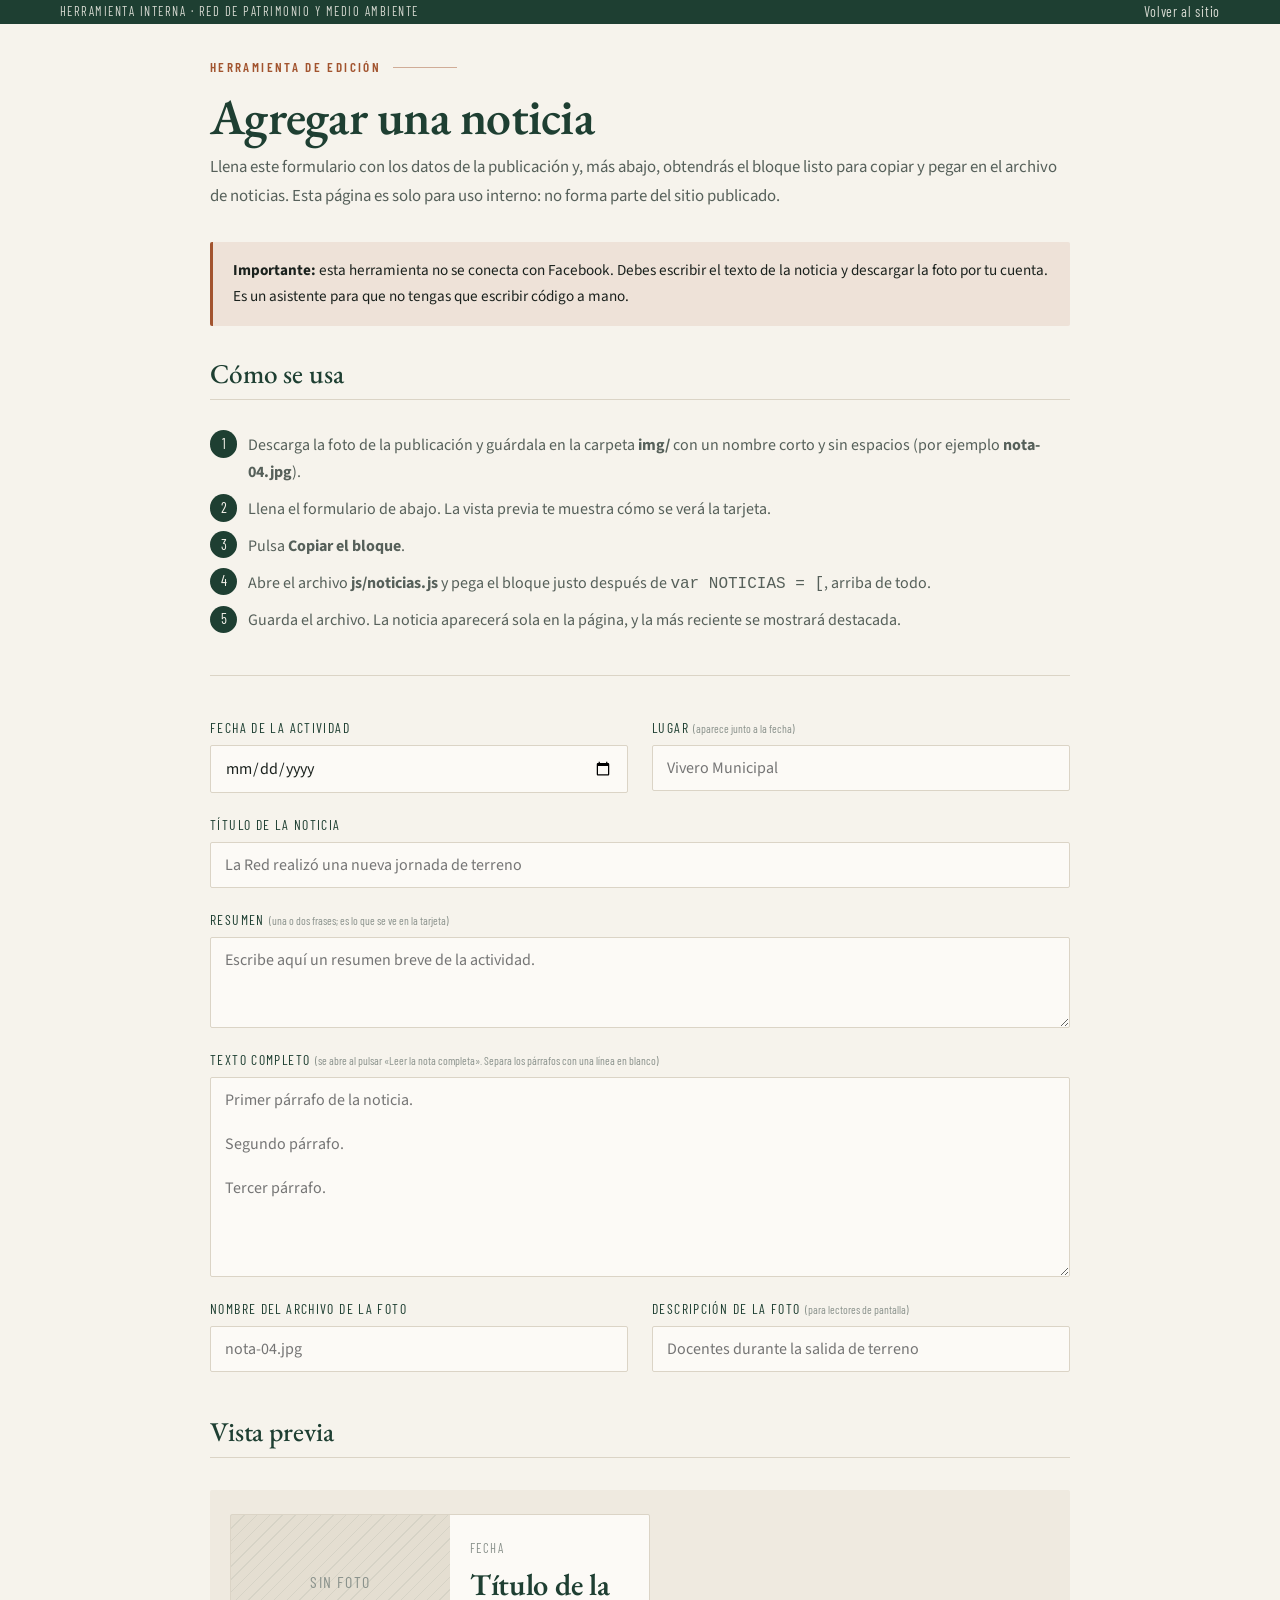
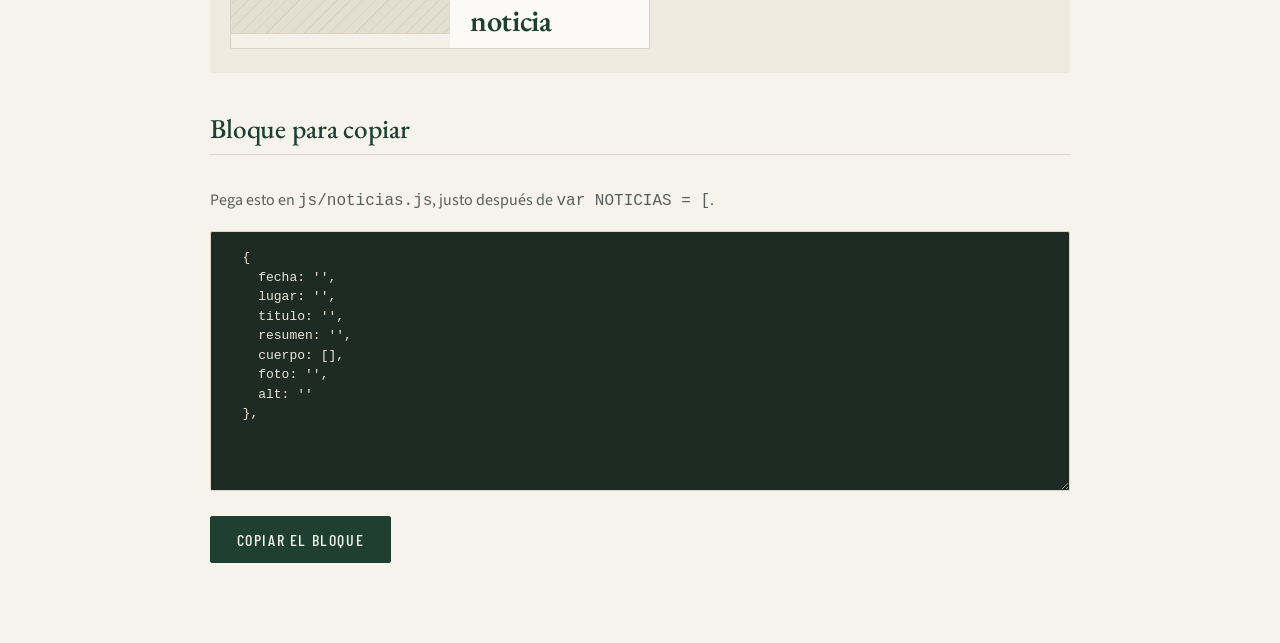
==== agregar-noticia.html @ 10280d68 "Versión inicial del sitio de la Red de Patrimonio y Medio Ambiente de Tomé Sitio estático con portad" ====
<!DOCTYPE html>
<html lang="es-CL">
<head>
<meta charset="UTF-8">
<meta name="viewport" content="width=device-width, initial-scale=1.0">
<title>Agregar una noticia | Red de Patrimonio y Medio Ambiente</title>
<meta name="robots" content="noindex">
<link rel="preconnect" href="https://fonts.googleapis.com">
<link rel="preconnect" href="https://fonts.gstatic.com" crossorigin>
<link href="https://fonts.googleapis.com/css2?family=EB+Garamond:ital,wght@0,400;0,500;0,600;1,400&family=Source+Sans+3:wght@300;400;600&family=Barlow+Condensed:wght@400;500;600&display=swap" rel="stylesheet">
<link rel="stylesheet" href="css/estilos.css">
<style>
  /* Estilos propios de esta herramienta (no forma parte del sitio público) */
  .ayuda { max-width: 900px; margin: 0 auto; padding: 2rem 1.25rem 5rem; }
  .ayuda__aviso {
    background: rgba(162, 84, 47, .1);
    border-left: 3px solid var(--terracota);
    border-radius: var(--radio);
    padding: 1rem 1.25rem;
    font-size: .95rem;
    color: var(--tinta);
    margin-bottom: 2rem;
  }
  .pasos { counter-reset: paso; display: grid; gap: .6rem; margin: 0 0 2rem; padding: 0; }
  .pasos li { counter-increment: paso; position: relative; padding-left: 2.4rem; color: var(--tinta-suave); }
  .pasos li::before {
    content: counter(paso); position: absolute; left: 0; top: -.1rem;
    width: 1.7rem; height: 1.7rem; display: flex; align-items: center; justify-content: center;
    background: var(--verde-profundo); color: var(--papel); border-radius: 50%;
    font-family: var(--fuente-ui); font-size: .9rem;
  }
  .campo-form { display: flex; flex-direction: column; margin-bottom: 1.25rem; }
  .campo-form label {
    font-family: var(--fuente-ui); font-size: .86rem; letter-spacing: .1em;
    text-transform: uppercase; color: var(--verde-profundo); margin-bottom: .35rem;
  }
  .campo-form small { color: var(--tinta-tenue); font-weight: 400; letter-spacing: 0; text-transform: none; }
  .campo-form input, .campo-form textarea {
    width: 100%; padding: .7rem .85rem; font-family: var(--fuente-cuerpo); font-size: 16px;
    border: 1px solid var(--linea); border-radius: var(--radio); background: var(--papel-blanco);
    color: var(--tinta); box-sizing: border-box;
  }
  .campo-form input:focus, .campo-form textarea:focus { outline: none; border-color: var(--verde-vivo); }
  .campo-form textarea { resize: vertical; }
  .dos-columnas { display: grid; gap: 0 1.5rem; }
  @media (min-width: 640px) { .dos-columnas { grid-template-columns: 1fr 1fr; } }
  .salida { position: relative; }
  .salida textarea {
    width: 100%; min-height: 260px; font-family: ui-monospace, "Consolas", monospace;
    font-size: 13px; line-height: 1.5; padding: 1rem; border: 1px solid var(--linea);
    border-radius: var(--radio); background: #1E2A24; color: #EAE6DA; box-sizing: border-box;
  }
  .barra-acciones { display: flex; flex-wrap: wrap; gap: .75rem; align-items: center; margin: 1rem 0 0; }
  .aviso-copia { font-family: var(--fuente-ui); letter-spacing: .06em; color: var(--verde-vivo); font-size: .9rem; }
  .previsualizacion { background: var(--papel-alt); border-radius: var(--radio); padding: 1.5rem 1.25rem; margin-top: 1rem; }
  .previsualizacion .reja-notas { display: block; }
  .previsualizacion .nota { max-width: 420px; }
  hr.sep { border: none; border-top: 1px solid var(--linea); margin: 2.5rem 0; }
</style>
</head>
<body>

<div class="barra-superior">
  <div class="contenedor barra-superior__interior">
    <p class="barra-superior__dependencia">Herramienta interna &middot; Red de Patrimonio y Medio Ambiente</p>
    <ul class="barra-superior__datos"><li><a href="index.html">Volver al sitio</a></li></ul>
  </div>
</div>

<main class="ayuda">

  <p class="etiqueta">Herramienta de edición</p>
  <h1 class="titulo-seccion">Agregar una noticia</h1>
  <p class="seccion__bajada" style="margin-bottom:2rem">
    Llena este formulario con los datos de la publicación y, más abajo, obtendrás el bloque
    listo para copiar y pegar en el archivo de noticias. Esta página es solo para uso interno:
    no forma parte del sitio publicado.
  </p>

  <div class="ayuda__aviso">
    <strong>Importante:</strong> esta herramienta no se conecta con Facebook. Debes escribir el
    texto de la noticia y descargar la foto por tu cuenta. Es un asistente para que no tengas
    que escribir código a mano.
  </div>

  <h2 class="titulo-menor">Cómo se usa</h2>
  <ol class="pasos">
    <li>Descarga la foto de la publicación y guárdala en la carpeta <strong>img/</strong> con un nombre corto y sin espacios (por ejemplo <strong>nota-04.jpg</strong>).</li>
    <li>Llena el formulario de abajo. La vista previa te muestra cómo se verá la tarjeta.</li>
    <li>Pulsa <strong>Copiar el bloque</strong>.</li>
    <li>Abre el archivo <strong>js/noticias.js</strong> y pega el bloque justo después de <code>var NOTICIAS = [</code>, arriba de todo.</li>
    <li>Guarda el archivo. La noticia aparecerá sola en la página, y la más reciente se mostrará destacada.</li>
  </ol>

  <hr class="sep">

  <form id="formulario">
    <div class="dos-columnas">
      <div class="campo-form">
        <label for="fecha">Fecha de la actividad</label>
        <input type="date" id="fecha" required>
      </div>
      <div class="campo-form">
        <label for="lugar">Lugar <small>(aparece junto a la fecha)</small></label>
        <input type="text" id="lugar" placeholder="Vivero Municipal" maxlength="60">
      </div>
    </div>

    <div class="campo-form">
      <label for="titulo">Título de la noticia</label>
      <input type="text" id="titulo" placeholder="La Red realizó una nueva jornada de terreno" required>
    </div>

    <div class="campo-form">
      <label for="resumen">Resumen <small>(una o dos frases; es lo que se ve en la tarjeta)</small></label>
      <textarea id="resumen" rows="3" placeholder="Escribe aquí un resumen breve de la actividad."></textarea>
    </div>

    <div class="campo-form">
      <label for="cuerpo">Texto completo <small>(se abre al pulsar &laquo;Leer la nota completa&raquo;. Separa los párrafos con una línea en blanco)</small></label>
      <textarea id="cuerpo" rows="8" placeholder="Primer párrafo de la noticia.&#10;&#10;Segundo párrafo.&#10;&#10;Tercer párrafo."></textarea>
    </div>

    <div class="dos-columnas">
      <div class="campo-form">
        <label for="foto">Nombre del archivo de la foto</label>
        <input type="text" id="foto" placeholder="nota-04.jpg">
      </div>
      <div class="campo-form">
        <label for="alt">Descripción de la foto <small>(para lectores de pantalla)</small></label>
        <input type="text" id="alt" placeholder="Docentes durante la salida de terreno" maxlength="140">
      </div>
    </div>
  </form>

  <h2 class="titulo-menor" style="margin-top:1.5rem">Vista previa</h2>
  <div class="previsualizacion">
    <div class="reja-notas" id="previa"></div>
  </div>

  <h2 class="titulo-menor" style="margin-top:2.5rem">Bloque para copiar</h2>
  <p style="color:var(--tinta-suave); margin-bottom:1rem">Pega esto en <code>js/noticias.js</code>, justo después de <code>var NOTICIAS = [</code>.</p>
  <div class="salida">
    <textarea id="codigo" readonly spellcheck="false"></textarea>
  </div>
  <div class="barra-acciones">
    <button type="button" class="boton boton--solido" id="copiar" style="width:auto">Copiar el bloque</button>
    <span class="aviso-copia" id="avisoCopia" role="status" aria-live="polite"></span>
  </div>

</main>

<script>
(function () {
  'use strict';

  var campos = ['fecha', 'lugar', 'titulo', 'resumen', 'cuerpo', 'foto', 'alt'];
  var el = {};
  campos.forEach(function (c) { el[c] = document.getElementById(c); });

  var previa = document.getElementById('previa');
  var codigo = document.getElementById('codigo');
  var MESES = ['enero','febrero','marzo','abril','mayo','junio','julio','agosto','septiembre','octubre','noviembre','diciembre'];

  function escaparHtml(t) {
    return t.replace(/&/g, '&amp;').replace(/</g, '&lt;').replace(/>/g, '&gt;');
  }
  function escaparJs(t) {
    return t.replace(/\\/g, '\\\\').replace(/'/g, "\\'").replace(/\r?\n/g, ' ').trim();
  }
  function parrafos(texto) {
    return texto.split(/\n\s*\n/).map(function (p) { return p.trim(); }).filter(Boolean);
  }
  function fechaCorta(iso) {
    var p = iso.split('-'); if (p.length !== 3) return iso;
    return p[2] + '.' + p[1] + '.' + p[0];
  }

  function actualizar() {
    var d = {
      fecha: el.fecha.value.trim(),
      lugar: el.lugar.value.trim(),
      titulo: el.titulo.value.trim(),
      resumen: el.resumen.value.trim(),
      cuerpo: parrafos(el.cuerpo.value),
      foto: el.foto.value.trim(),
      alt: el.alt.value.trim()
    };

    // --- Vista previa ---
    var html = '<article class="nota nota--destacada">';
    html += '<div class="marco marco--bajo">';
    if (d.foto) {
      html += '<img src="img/' + escaparHtml(d.foto) + '" alt="' + escaparHtml(d.alt) + '">';
    } else {
      html += '<span style="position:absolute;inset:0;display:flex;align-items:center;justify-content:center;color:var(--tinta-tenue);font-family:var(--fuente-ui);letter-spacing:.1em">SIN FOTO</span>';
    }
    html += '</div>';
    html += '<p class="nota__meta"><time>' + (d.fecha ? fechaCorta(d.fecha) : 'FECHA') + '</time>';
    if (d.lugar) html += '<span class="nota__categoria">' + escaparHtml(d.lugar) + '</span>';
    html += '</p>';
    html += '<h3 class="nota__titulo">' + (escaparHtml(d.titulo) || 'Título de la noticia') + '</h3>';
    if (d.resumen) html += '<p class="nota__extracto">' + escaparHtml(d.resumen) + '</p>';
    if (d.cuerpo.length) html += '<button class="nota__enlace" type="button">Leer la nota completa</button>';
    html += '</article>';
    previa.innerHTML = html;

    // --- Bloque de código ---
    var cuerpoJs = d.cuerpo.length
      ? '[\n      ' + d.cuerpo.map(function (p) { return "'" + escaparJs(p) + "'"; }).join(',\n      ') + '\n    ]'
      : '[]';

    var bloque =
      '  {\n' +
      "    fecha: '" + escaparJs(d.fecha) + "',\n" +
      "    lugar: '" + escaparJs(d.lugar) + "',\n" +
      "    titulo: '" + escaparJs(d.titulo) + "',\n" +
      "    resumen: '" + escaparJs(d.resumen) + "',\n" +
      "    cuerpo: " + cuerpoJs + ",\n" +
      "    foto: '" + escaparJs(d.foto) + "',\n" +
      "    alt: '" + escaparJs(d.alt) + "'\n" +
      '  },';

    codigo.value = bloque;
  }

  campos.forEach(function (c) { el[c].addEventListener('input', actualizar); });

  document.getElementById('copiar').addEventListener('click', function () {
    codigo.select();
    var ok = false;
    try { ok = document.execCommand('copy'); } catch (e) { ok = false; }
    if (navigator.clipboard) {
      navigator.clipboard.writeText(codigo.value).then(function () {
        document.getElementById('avisoCopia').textContent = 'Copiado. Ahora pégalo en js/noticias.js';
      });
    } else {
      document.getElementById('avisoCopia').textContent = ok ? 'Copiado. Ahora pégalo en js/noticias.js' : 'Selecciona el texto y cópialo con Ctrl+C';
    }
  });

  actualizar();
})();
</script>
</body>
</html>
---- css/estilos.css ----
/* ==========================================================================
   RED DE PATRIMONIO Y MEDIO AMBIENTE — TOMÉ
   Dirección de Educación, Ilustre Municipalidad de Tomé
   Hoja de estilos principal
   --------------------------------------------------------------------------
   Estructura del archivo:
   01. Variables y fundamentos
   02. Reinicio y base
   03. Utilidades y contenedores
   04. Barra superior, encabezado y navegación
   05. Portada
   06. Componentes tipográficos de sección
   07. La Red: artículo, ficha lateral, objetivos
   08. Ejes de trabajo: dípticos
   09. Establecimientos: filtros y fichas
   10. Marcas de eje (etiquetas patrimonio / medio ambiente)
   11. Noticias, registro de sesiones, agenda y registro fotográfico
   12. Recursos
   13. Contacto y formulario
   14. Pie de página
   15. Accesibilidad y animación
   ========================================================================== */


/* ==========================================================================
   01. VARIABLES Y FUNDAMENTOS
   ========================================================================== */
:root {
  /* Paleta institucional */
  --verde-profundo: #1E3F32;
  --verde-medio:    #2F5A48;
  --verde-vivo:     #2E9E68;  /* acento activo: enlaces, marcadores, estados */
  --verde-claro:    #7FA391;
  --terracota:      #A2542F;
  --terracota-suave:#C17954;
  --ocre:           #B08A4A;

  --papel:          #F6F3EC;
  --papel-alt:      #EFEAE0;
  --papel-blanco:   #FCFAF6;
  --blanco:         #FFFFFF;

  --tinta:          #1A211D;
  --tinta-suave:    #56605A;
  --tinta-tenue:    #8A928C;

  --linea:          #DBD4C6;
  --linea-oscura:   rgba(246, 243, 236, .18);

  /* Tipografía */
  --fuente-display: 'EB Garamond', 'Georgia', 'Times New Roman', serif;
  --fuente-cuerpo:  'Source Sans 3', 'Segoe UI', system-ui, sans-serif;
  --fuente-ui:      'Barlow Condensed', 'Segoe UI', system-ui, sans-serif;

  /* Espaciado */
  --espacio-xs: .5rem;
  --espacio-sm: 1rem;
  --espacio-md: 2rem;
  --espacio-lg: 4rem;
  --espacio-xl: 6rem;

  /* Estructura */
  --ancho-maximo: 1240px;
  --alto-encabezado: 68px;
  --radio: 2px;
  --transicion: 220ms ease;
}


/* ==========================================================================
   02. REINICIO Y BASE
   ========================================================================== */
*, *::before, *::after { box-sizing: border-box; }

html {
  scroll-behavior: smooth;
  scroll-padding-top: calc(var(--alto-encabezado) + 12px);
  -webkit-text-size-adjust: 100%;
}

body {
  margin: 0;
  background-color: var(--papel);
  color: var(--tinta);
  font-family: var(--fuente-cuerpo);
  font-size: 16px;
  font-weight: 400;
  line-height: 1.7;
  overflow-x: hidden;
  -webkit-font-smoothing: antialiased;
}

img, video, canvas, svg { max-width: 100%; height: auto; display: block; }

h1, h2, h3, h4 {
  font-family: var(--fuente-display);
  font-weight: 500;
  line-height: 1.18;
  margin: 0 0 var(--espacio-sm);
  letter-spacing: -.005em;
}

p { margin: 0 0 var(--espacio-sm); }
p:last-child { margin-bottom: 0; }

a { color: var(--verde-profundo); text-decoration: none; }

ul, ol { margin: 0; padding: 0; list-style: none; }

button { font-family: inherit; cursor: pointer; }

::selection { background: var(--verde-profundo); color: var(--papel); }


/* ==========================================================================
   03. UTILIDADES Y CONTENEDORES
   ========================================================================== */
.contenedor {
  width: 100%;
  max-width: var(--ancho-maximo);
  margin: 0 auto;
  padding: 0 1.25rem;
}

.seccion { padding: 3.5rem 0; }
.seccion--papel  { background: var(--papel-alt); }
.seccion--blanco { background: var(--blanco); }
.seccion--oscura { background: var(--verde-profundo); color: var(--papel); }
.seccion--oscura a { color: var(--papel); }

.ocultar-movil { display: none; }

/* Etiqueta tipográfica (kicker) */
.etiqueta {
  font-family: var(--fuente-ui);
  font-size: .82rem;
  font-weight: 600;
  letter-spacing: .18em;
  text-transform: uppercase;
  color: var(--terracota);
  margin: 0 0 .75rem;
  display: flex;
  align-items: center;
  gap: .75rem;
}
.etiqueta::after {
  content: "";
  flex: 1;
  max-width: 64px;
  height: 1px;
  background: currentColor;
  opacity: .45;
}
.etiqueta--clara { color: var(--ocre); }

/* Botones */
.boton {
  display: block;
  width: 100%;
  min-height: 46px;
  padding: .8rem 1.6rem;
  font-family: var(--fuente-ui);
  font-size: 1rem;
  font-weight: 500;
  letter-spacing: .1em;
  text-transform: uppercase;
  text-align: center;
  border-radius: var(--radio);
  border: 1px solid transparent;
  transition: background-color var(--transicion), color var(--transicion), border-color var(--transicion);
}
.boton--solido {
  background: var(--verde-profundo);
  color: var(--papel);
  border-color: var(--verde-profundo);
}
.boton--solido:hover { background: var(--verde-medio); border-color: var(--verde-medio); }

.boton--linea {
  background: transparent;
  color: var(--verde-profundo);
  border-color: var(--linea);
}
.boton--linea:hover { border-color: var(--verde-profundo); background: rgba(30, 63, 50, .05); }

.boton--claro {
  background: var(--ocre);
  border-color: var(--ocre);
  color: var(--verde-profundo);
}
.boton--claro:hover { background: #C79E5F; border-color: #C79E5F; }

/* Marcos de imagen (reemplazables por <img>) */
.marco {
  position: relative;
  width: 100%;
  margin: 0; /* permite usar <figure class="marco"> al insertar fotografías reales */
  background-color: #E4DED1;
  background-image:
    repeating-linear-gradient(135deg,
      rgba(30, 63, 50, .07) 0 1px,
      transparent 1px 9px);
  border: 1px solid var(--linea);
  border-radius: var(--radio);
  overflow: hidden;
}
.marco::after {
  content: attr(data-marco);
  position: absolute;
  inset: auto 0 0 0;
  padding: .45rem .75rem;
  font-family: var(--fuente-ui);
  font-size: .74rem;
  letter-spacing: .16em;
  text-transform: uppercase;
  color: var(--tinta-suave);
  background: rgba(246, 243, 236, .88);
  border-top: 1px solid var(--linea);
}
.marco > img { width: 100%; height: 100%; object-fit: cover; }
.marco:has(> img)::after { display: none; }

.marco--alto   { aspect-ratio: 4 / 5; }
.marco--medio  { aspect-ratio: 16 / 10; }
.marco--bajo   { aspect-ratio: 16 / 9; }
.marco--cuadro { aspect-ratio: 1 / 1; }

.marco--claro {
  background-color: rgba(246, 243, 236, .1);
  border-color: var(--linea-oscura);
  background-image:
    repeating-linear-gradient(135deg,
      rgba(246, 243, 236, .09) 0 1px,
      transparent 1px 9px);
}
.marco--claro::after {
  color: var(--papel);
  background: rgba(30, 63, 50, .72);
  border-top-color: var(--linea-oscura);
}

/* Nota al pie de sección */
.nota-pie {
  margin-top: var(--espacio-md);
  padding-top: var(--espacio-sm);
  border-top: 1px solid var(--linea);
  font-size: .9rem;
  color: var(--tinta-suave);
  font-style: italic;
}
.nota-pie a { text-decoration: underline; text-underline-offset: 3px; }


/* ==========================================================================
   04. BARRA SUPERIOR, ENCABEZADO Y NAVEGACIÓN
   ========================================================================== */
.barra-superior {
  background: var(--verde-profundo);
  color: rgba(246, 243, 236, .85);
  font-family: var(--fuente-ui);
  font-size: .88rem;
  letter-spacing: .05em;
}
.barra-superior__interior {
  display: flex;
  flex-direction: column;
  gap: .15rem;
  padding-top: .5rem;
  padding-bottom: .5rem;
  text-align: center;
}
.barra-superior__dependencia { margin: 0; text-transform: uppercase; letter-spacing: .12em; font-size: .78rem; }
.barra-superior__datos { display: flex; justify-content: center; gap: 1.25rem; flex-wrap: wrap; }
.barra-superior a { color: inherit; }
.barra-superior a:hover { color: var(--ocre); }

.encabezado {
  position: sticky;
  top: 0;
  z-index: 60;
  background: var(--papel);
  border-bottom: 1px solid var(--linea);
  transition: box-shadow var(--transicion);
}
.encabezado--fijo { box-shadow: 0 6px 22px rgba(26, 33, 29, .09); }

.encabezado__interior {
  display: flex;
  align-items: center;
  justify-content: space-between;
  gap: var(--espacio-sm);
  min-height: var(--alto-encabezado);
}

/* Marca: emblema (logo ilustrado) + nombre */
.marca { display: flex; align-items: center; gap: .65rem; color: var(--verde-profundo); }
.marca__emblema { flex-shrink: 0; height: 44px; width: auto; display: block; }
.marca__texto strong {
  display: block;
  font-family: var(--fuente-display);
  font-size: 1.05rem;
  font-weight: 600;
  line-height: 1.08;
  letter-spacing: -.015em;
}
.marca__texto small {
  display: none;
  font-family: var(--fuente-ui);
  font-size: .72rem;
  font-weight: 500;
  letter-spacing: .16em;
  text-transform: uppercase;
  color: var(--terracota);
  margin-top: .2rem;
}

.nav-boton {
  display: flex;
  flex-direction: column;
  justify-content: center;
  gap: 5px;
  width: 46px;
  height: 46px;
  padding: 0 10px;
  background: none;
  border: 1px solid var(--linea);
  border-radius: var(--radio);
}
.nav-boton span {
  display: block;
  width: 100%;
  height: 1.5px;
  background: var(--verde-profundo);
  transition: transform var(--transicion), opacity var(--transicion);
}
.nav-boton[aria-expanded="true"] span:nth-child(1) { transform: translateY(6.5px) rotate(45deg); }
.nav-boton[aria-expanded="true"] span:nth-child(2) { opacity: 0; }
.nav-boton[aria-expanded="true"] span:nth-child(3) { transform: translateY(-6.5px) rotate(-45deg); }

.nav {
  position: absolute;
  top: 100%;
  left: 0;
  right: 0;
  background: var(--papel);
  border-bottom: 1px solid var(--linea);
  box-shadow: 0 14px 26px rgba(26, 33, 29, .1);
  max-height: 0;
  overflow: hidden;
  visibility: hidden;
  transition: max-height var(--transicion), visibility var(--transicion);
}
.nav--abierto { max-height: 80vh; overflow-y: auto; visibility: visible; }

.nav__lista { display: flex; flex-direction: column; padding: .5rem 1.25rem 1.25rem; }

.nav__enlace {
  display: block;
  padding: .8rem 0;
  min-height: 44px;
  font-family: var(--fuente-ui);
  font-size: 1.05rem;
  font-weight: 500;
  letter-spacing: .09em;
  text-transform: uppercase;
  color: var(--tinta);
  border-bottom: 1px solid var(--linea);
  transition: color var(--transicion);
}
.nav__enlace:hover { color: var(--terracota); }
.nav__enlace--activo { color: var(--verde-profundo); font-weight: 600; }
.nav__enlace--destacado { color: var(--terracota); }


/* ==========================================================================
   05. PORTADA
   ========================================================================== */
.portada { background: var(--papel); }

/* --- Carrusel de portada --- */
.carrusel {
  position: relative;
  background: var(--verde-profundo);
  overflow: hidden;
}

.carrusel__pista { position: relative; }

.diapo {
  position: absolute;
  inset: 0;
  opacity: 0;
  visibility: hidden;
  transition: opacity 700ms ease, visibility 700ms ease;
  display: flex;
  align-items: flex-end;
  /* Altura común para que no salte al cambiar de diapositiva */
  min-height: 78svh;
}
@supports not (min-height: 1svh) { .diapo { min-height: 78vh; } }
.diapo--activa { position: relative; opacity: 1; visibility: visible; z-index: 2; }

.diapo__fondo {
  position: absolute;
  inset: 0;
  width: 100%;
  height: 100%;
  object-fit: cover;
  object-position: center 35%;
}

/* Velo para asegurar contraste del texto sobre cualquier fotografía */
.diapo__velo {
  position: absolute;
  inset: 0;
  background:
    linear-gradient(to top, rgba(16, 34, 27, .93) 0%, rgba(16, 34, 27, .72) 42%, rgba(16, 34, 27, .28) 100%);
}

.diapo__contenido {
  position: relative;
  z-index: 2;
  padding-top: 5rem;
  padding-bottom: 2.5rem;
  color: var(--papel);
}

.diapo__titulo {
  font-size: clamp(2.1rem, 8.5vw, 3rem);
  font-weight: 600;
  line-height: 1.03;
  letter-spacing: -.02em;
  color: var(--papel);
  margin-bottom: .9rem;
  text-wrap: balance;
}
.diapo__titulo em { font-style: italic; font-weight: 400; color: var(--ocre); }

.diapo__texto {
  font-size: clamp(1rem, 2.4vw, 1.14rem);
  line-height: 1.6;
  color: rgba(246, 243, 236, .88);
  max-width: 52ch;
  margin-bottom: 1.5rem;
}

.diapo__acciones { display: flex; flex-direction: column; gap: .7rem; }

.boton--fantasma {
  background: transparent;
  color: var(--papel);
  border-color: rgba(246, 243, 236, .55);
}
.boton--fantasma:hover { background: rgba(246, 243, 236, .14); border-color: var(--papel); }

/* Flechas */
.carrusel__flecha {
  position: absolute;
  top: 50%;
  transform: translateY(-50%);
  z-index: 5;
  display: none;
  align-items: center;
  justify-content: center;
  width: 48px;
  height: 48px;
  background: rgba(16, 34, 27, .45);
  border: 1px solid rgba(246, 243, 236, .35);
  border-radius: 50%;
  color: var(--papel);
  transition: background-color var(--transicion), border-color var(--transicion);
}
.carrusel__flecha:hover { background: rgba(16, 34, 27, .8); border-color: var(--papel); }
.carrusel__flecha svg { width: 22px; height: 22px; }
.carrusel__flecha--previa { left: 1rem; }
.carrusel__flecha--siguiente { right: 1rem; }

/* Puntos */
.carrusel__puntos {
  position: absolute;
  bottom: 1rem;
  left: 0;
  right: 0;
  z-index: 5;
  display: flex;
  justify-content: center;
  gap: .55rem;
}
.carrusel__punto {
  width: 40px;
  height: 4px;
  min-height: 0;
  padding: 0;
  border: none;
  border-radius: 2px;
  background: rgba(246, 243, 236, .38);
  transition: background-color var(--transicion);
}
.carrusel__punto:hover { background: rgba(246, 243, 236, .65); }
.carrusel__punto--activo { background: var(--ocre); }

/* Banda de datos */
.banda-datos {
  margin-top: 0;
  border-top: 1px solid var(--linea);
  border-bottom: 1px solid var(--linea);
  background: var(--papel-blanco);
}
.banda-datos__reja {
  display: grid;
  grid-template-columns: repeat(2, 1fr);
}
.dato {
  padding: 1.4rem 1rem 1.4rem 0;
  border-bottom: 1px solid var(--linea);
}
.dato:nth-child(odd) { border-right: 1px solid var(--linea); padding-right: 1rem; }
.dato:nth-child(even) { padding-left: 1rem; }
.dato:nth-last-child(-n+2) { border-bottom: none; }

.dato__cifra {
  display: block;
  font-family: var(--fuente-display);
  font-size: clamp(2.6rem, 9vw, 3.6rem);
  font-weight: 600;
  line-height: 1;
  letter-spacing: -.02em;
  color: var(--verde-profundo);
}
.dato:nth-child(even) .dato__cifra { color: var(--terracota); }
.dato__glosa {
  display: block;
  margin-top: .4rem;
  font-family: var(--fuente-ui);
  font-size: .87rem;
  letter-spacing: .07em;
  line-height: 1.35;
  color: var(--tinta-suave);
  text-transform: uppercase;
}


/* ==========================================================================
   06. COMPONENTES TIPOGRÁFICOS DE SECCIÓN
   ========================================================================== */
.seccion__encabezado { max-width: 64ch; margin-bottom: var(--espacio-md); }

.titulo-seccion {
  font-size: clamp(2.05rem, 6.2vw, 3.1rem);
  font-weight: 600;
  line-height: 1.08;
  letter-spacing: -.015em;
  color: var(--verde-profundo);
  margin-bottom: .6rem;
}
.seccion--oscura .titulo-seccion { color: var(--papel); }

.seccion__bajada {
  font-size: 1.05rem;
  color: var(--tinta-suave);
  margin: 0;
}
.seccion--oscura .seccion__bajada { color: rgba(246, 243, 236, .78); }

.titulo-menor {
  font-size: clamp(1.35rem, 4vw, 1.7rem);
  color: var(--verde-profundo);
  padding-bottom: .55rem;
  border-bottom: 1px solid var(--linea);
  margin-bottom: var(--espacio-md);
}


/* ==========================================================================
   07. LA RED
   ========================================================================== */
.reja-articulo { display: grid; gap: var(--espacio-md); }

.parrafo-guia {
  font-family: var(--fuente-display);
  font-size: clamp(1.18rem, 3.4vw, 1.42rem);
  line-height: 1.5;
  color: var(--verde-profundo);
  margin-bottom: 1.2rem;
}

.articulo__cuerpo p { color: var(--tinta-suave); }
.articulo__cuerpo .parrafo-guia { color: var(--verde-profundo); }

.cita {
  margin: var(--espacio-md) 0 0;
  padding: 0 0 0 1.25rem;
  border-left: 3px solid var(--terracota);
}
.cita p {
  font-family: var(--fuente-display);
  font-style: italic;
  font-size: clamp(1.12rem, 3.2vw, 1.3rem);
  line-height: 1.5;
  color: var(--verde-profundo);
  margin: 0;
}

.ficha-lateral {
  background: var(--papel-blanco);
  border: 1px solid var(--linea);
  border-top: 3px solid var(--verde-profundo);
  border-radius: var(--radio);
  padding: 1.5rem 1.25rem;
}
.ficha-lateral__titulo {
  font-family: var(--fuente-ui);
  font-size: .9rem;
  font-weight: 600;
  letter-spacing: .16em;
  text-transform: uppercase;
  color: var(--terracota);
  margin-bottom: 1rem;
}

.ficha-lista { margin: 0; }
.ficha-lista dt {
  font-family: var(--fuente-ui);
  font-size: .8rem;
  letter-spacing: .13em;
  text-transform: uppercase;
  color: var(--tinta-tenue);
  margin-top: 1rem;
}
.ficha-lista dt:first-child { margin-top: 0; }
.ficha-lista dd {
  margin: .15rem 0 0;
  font-size: .97rem;
  line-height: 1.5;
  color: var(--tinta);
}
.ficha-lista--clara dt { color: var(--ocre); }
.ficha-lista--clara dd { color: rgba(246, 243, 236, .9); }
.ficha-lista--clara dd a { text-decoration: underline; text-underline-offset: 3px; }

/* Objetivos */
.bloque-objetivos { margin-top: var(--espacio-lg); }

.lista-objetivos { counter-reset: objetivo; display: grid; gap: 1.75rem; }
.lista-objetivos li {
  counter-increment: objetivo;
  padding-left: 3rem;
  position: relative;
}
.lista-objetivos li::before {
  content: counter(objetivo, decimal-leading-zero);
  position: absolute;
  left: 0;
  top: -.15rem;
  font-family: var(--fuente-display);
  font-size: 1.6rem;
  color: var(--terracota);
  line-height: 1;
}
.lista-objetivos h4 {
  font-family: var(--fuente-cuerpo);
  font-size: 1.05rem;
  font-weight: 600;
  letter-spacing: 0;
  color: var(--verde-profundo);
  margin-bottom: .3rem;
}
.lista-objetivos p { color: var(--tinta-suave); font-size: .97rem; margin: 0; }


/* ==========================================================================
   08. EJES DE TRABAJO
   ========================================================================== */
.dipticos { display: grid; gap: var(--espacio-lg); }

.diptico { border-top: 1px solid var(--linea-oscura); padding-top: 1.5rem; }

.diptico__numero {
  font-family: var(--fuente-ui);
  font-size: .84rem;
  letter-spacing: .2em;
  text-transform: uppercase;
  color: var(--ocre);
  margin-bottom: .35rem;
}
.diptico__titulo {
  font-size: clamp(1.7rem, 5vw, 2.15rem);
  color: var(--papel);
  margin-bottom: 1.2rem;
}
.diptico .marco { margin-bottom: 1.25rem; }
.diptico__texto { color: rgba(246, 243, 236, .8); margin-bottom: 1.25rem; }

.lista-marcada { display: grid; gap: .6rem; }
.lista-marcada li {
  position: relative;
  padding-left: 1.35rem;
  font-size: .97rem;
  color: rgba(246, 243, 236, .88);
  line-height: 1.5;
}
.lista-marcada li::before {
  content: "";
  position: absolute;
  left: 0;
  top: .62rem;
  width: 8px;
  height: 1px;
  background: var(--ocre);
}


/* ==========================================================================
   09. ESTABLECIMIENTOS
   ========================================================================== */
.filtros {
  display: flex;
  flex-wrap: wrap;
  gap: .5rem;
  margin-bottom: var(--espacio-md);
  padding-bottom: var(--espacio-sm);
  border-bottom: 1px solid var(--linea);
}
.filtro {
  min-height: 40px;
  padding: .45rem 1rem;
  background: transparent;
  border: 1px solid var(--linea);
  border-radius: var(--radio);
  font-family: var(--fuente-ui);
  font-size: .92rem;
  letter-spacing: .09em;
  text-transform: uppercase;
  color: var(--tinta-suave);
  transition: all var(--transicion);
}
.filtro:hover { border-color: var(--verde-profundo); color: var(--verde-profundo); }
.filtro--activo {
  background: var(--verde-profundo);
  border-color: var(--verde-profundo);
  color: var(--papel);
}

.reja-fichas { display: grid; gap: 1.25rem; }

.ficha {
  position: relative;
  background: var(--papel-blanco);
  border: 1px solid var(--linea);
  border-left: 3px solid var(--verde-profundo);
  border-radius: var(--radio);
  padding: 1.4rem 1.25rem;
  transition: border-color var(--transicion), background-color var(--transicion);
}
.ficha:hover { border-left-color: var(--verde-vivo); box-shadow: 0 8px 24px rgba(26, 33, 29, .08); }
.ficha[hidden] { display: none; }

.ficha__numero {
  font-family: var(--fuente-display);
  font-size: 1.5rem;
  line-height: 1;
  color: var(--linea);
  margin: 0 0 .35rem;
}
.ficha__nombre {
  font-size: 1.28rem;
  color: var(--verde-profundo);
  margin-bottom: .9rem;
  padding-bottom: .75rem;
  border-bottom: 1px solid var(--linea);
}
.ficha__datos { margin: 0; font-size: .93rem; }
.ficha__datos dt {
  font-family: var(--fuente-ui);
  font-size: .76rem;
  letter-spacing: .13em;
  text-transform: uppercase;
  color: var(--tinta-tenue);
  margin-top: .7rem;
}
.ficha__datos dt:first-child { margin-top: 0; }
.ficha__datos dd { margin: .1rem 0 0; color: var(--tinta); line-height: 1.45; }

.ficha__enlace {
  display: inline-block;
  margin-top: 1rem;
  font-family: var(--fuente-ui);
  font-size: .9rem;
  letter-spacing: .1em;
  text-transform: uppercase;
  color: var(--terracota);
  border-bottom: 1px solid currentColor;
  padding-bottom: 2px;
}
.ficha__enlace:hover { color: var(--verde-profundo); }


/* ==========================================================================
   09b. MAPA DE LA COMUNA
   ========================================================================== */
.mapa {
  border: 1px solid var(--linea);
  border-top: 3px solid var(--verde-vivo);
  border-radius: var(--radio);
  background: var(--papel-blanco);
  overflow: hidden;
}

.mapa__lienzo {
  width: 100%;
  height: 62vh;
  min-height: 340px;
  max-height: 620px;
  background: var(--papel-alt);
  z-index: 1; /* se mantiene bajo el encabezado fijo */
}

.mapa__leyenda {
  display: flex;
  flex-wrap: wrap;
  gap: .6rem 1.5rem;
  padding: 1rem 1.25rem;
  border-top: 1px solid var(--linea);
  font-family: var(--fuente-ui);
  font-size: .88rem;
  letter-spacing: .08em;
  text-transform: uppercase;
  color: var(--tinta-suave);
}
.mapa__leyenda li { display: flex; align-items: center; gap: .5rem; }

.mapa__marca {
  width: 12px;
  height: 12px;
  border-radius: 50%;
  border: 2px solid var(--papel-blanco);
  box-shadow: 0 0 0 1px rgba(26, 33, 29, .2);
  flex-shrink: 0;
}

/* Marcadores sobre el mapa */
.marcador__punto {
  display: block;
  width: 18px;
  height: 18px;
  border-radius: 50%;
  border: 3px solid #fff;
  box-shadow: 0 1px 5px rgba(26, 33, 29, .45);
  transition: transform var(--transicion);
}
.marcador:hover .marcador__punto { transform: scale(1.25); }

/* Ficha emergente de cada punto */
.leaflet-popup-content-wrapper {
  border-radius: var(--radio);
  box-shadow: 0 8px 26px rgba(26, 33, 29, .22);
}
.leaflet-popup-content { margin: 1rem 1.1rem; font-family: var(--fuente-cuerpo); }

.ficha-mapa__categoria {
  font-family: var(--fuente-ui);
  font-size: .76rem;
  font-weight: 600;
  letter-spacing: .15em;
  text-transform: uppercase;
  margin: 0 0 .35rem;
}
.ficha-mapa__nombre {
  font-family: var(--fuente-display);
  font-size: 1.2rem;
  line-height: 1.2;
  color: var(--verde-profundo);
  margin: 0 0 .45rem;
}
.ficha-mapa__detalle {
  font-size: .92rem;
  line-height: 1.55;
  color: var(--tinta-suave);
  margin: 0;
}
.ficha-mapa__aviso {
  margin: .6rem 0 0;
  padding-top: .5rem;
  border-top: 1px solid var(--linea);
  font-size: .82rem;
  font-style: italic;
  color: var(--terracota);
}

.leaflet-container a.leaflet-popup-close-button { color: var(--tinta-tenue); }
.leaflet-control-attribution { font-size: .72rem; }


/* ==========================================================================
   10. MARCAS DE EJE (etiquetas de patrimonio / medio ambiente)
   Se usan en el registro de sesiones y en la agenda.
   ========================================================================== */
.marca-eje {
  display: inline-block;
  padding: .15rem .55rem;
  font-family: var(--fuente-ui);
  font-size: .8rem;
  letter-spacing: .09em;
  text-transform: uppercase;
  border-radius: var(--radio);
  white-space: nowrap;
}
.marca-eje--patrimonio { background: rgba(162, 84, 47, .12); color: #83431F; }
.marca-eje--ambiente   { background: rgba(46, 158, 104, .16); color: #1B6742; }
.marca-eje--ambos      { background: rgba(86, 96, 90, .12);  color: var(--tinta-suave); }


/* ==========================================================================
   11. NOVEDADES Y REGISTRO
   ========================================================================== */
.reja-notas { display: grid; gap: var(--espacio-md); }

.nota {
  display: flex;
  flex-direction: column;
  background: var(--papel-blanco);
  border: 1px solid var(--linea);
  border-radius: var(--radio);
  overflow: hidden;
  transition: border-color var(--transicion), box-shadow var(--transicion);
}
.nota:hover { border-color: var(--verde-vivo); box-shadow: 0 10px 30px rgba(26, 33, 29, .1); }

/* La fotografía es protagonista: ocupa todo el ancho de la tarjeta, sin marco */
.nota .marco {
  margin-bottom: 0;
  border: none;
  border-radius: 0;
  aspect-ratio: 3 / 2;
}
.nota .marco img { transition: transform 600ms ease; }
.nota:hover .marco img { transform: scale(1.04); }

.nota__meta,
.nota__titulo,
.nota__extracto,
.nota__enlace,
.nota__completa { margin-left: 1.25rem; margin-right: 1.25rem; }
.nota__meta { margin-top: 1.1rem; }
.nota__enlace { margin-bottom: 1.35rem; }
.nota__completa { margin-bottom: 1.35rem; }

.nota__meta {
  display: flex;
  align-items: center;
  gap: .7rem;
  flex-wrap: wrap;
  font-family: var(--fuente-ui);
  font-size: .84rem;
  letter-spacing: .11em;
  text-transform: uppercase;
  color: var(--tinta-tenue);
  margin-bottom: .5rem;
}
.nota__categoria {
  color: var(--terracota);
  border-left: 1px solid var(--linea);
  padding-left: .7rem;
}
.nota__titulo {
  font-size: 1.45rem;
  font-weight: 600;
  line-height: 1.18;
  letter-spacing: -.01em;
  color: var(--verde-profundo);
  margin-bottom: .55rem;
}
.nota__extracto { color: var(--tinta-suave); font-size: .97rem; margin-bottom: .9rem; }
.nota__enlace {
  margin-top: auto;
  font-family: var(--fuente-ui);
  font-size: .9rem;
  letter-spacing: .1em;
  text-transform: uppercase;
  color: var(--terracota);
  border: none;
  border-bottom: 1px solid currentColor;
  align-self: flex-start;
  padding: 0 0 2px;
  background: none;
  min-height: 44px;
  text-align: left;
}
.nota__enlace:hover { color: var(--verde-profundo); }
.nota__enlace[aria-expanded="true"]::after { content: " \2013 cerrar"; }

.nota__completa {
  margin-top: 1rem;
  padding-top: 1rem;
  border-top: 1px solid var(--linea);
}
.nota__completa p {
  font-size: .95rem;
  line-height: 1.65;
  color: var(--tinta-suave);
  margin-bottom: .85rem;
}
.nota__completa p:last-child { margin-bottom: 0; }

.registro { margin-top: var(--espacio-lg); }
.registro__intro { color: var(--tinta-suave); margin-top: -1rem; margin-bottom: var(--espacio-md); }
.reja-registro {
  display: grid;
  grid-template-columns: repeat(2, 1fr);
  gap: .75rem;
}

/* --- Nota destacada (lead de Red en Acción) --- */
.nota--destacada .marco { aspect-ratio: 16 / 9; }
.nota--destacada .nota__titulo { font-size: 1.6rem; }

/* --- Registro de sesiones (línea de tiempo) --- */
.hitos-bloque { margin-top: var(--espacio-lg); }
.hitos { border-top: 1px solid var(--linea); }
.hito {
  display: grid;
  grid-template-columns: 1fr;
  gap: .25rem;
  padding: 1.1rem 0;
  border-bottom: 1px solid var(--linea);
}
.hito__fecha {
  font-family: var(--fuente-ui);
  font-size: .86rem;
  font-weight: 600;
  letter-spacing: .12em;
  text-transform: uppercase;
  color: var(--verde-vivo);
}
.hito__cuerpo { margin: 0; }
.hito__sede {
  display: flex;
  flex-wrap: wrap;
  align-items: center;
  gap: .6rem;
  font-weight: 600;
  color: var(--verde-profundo);
  margin: 0 0 .2rem;
}
.hito__detalle { color: var(--tinta-suave); font-size: .95rem; margin: 0; }

/* --- La Agenda --- */
.agenda { display: grid; gap: 1rem; }
.agenda__item {
  display: grid;
  grid-template-columns: 1fr;
  gap: 1rem;
  background: var(--papel-blanco);
  border: 1px solid var(--linea);
  border-left: 3px solid var(--verde-vivo);
  border-radius: var(--radio);
  padding: 1.25rem;
  transition: border-color var(--transicion), box-shadow var(--transicion);
}
.agenda__item:hover { border-left-color: var(--terracota); box-shadow: 0 8px 24px rgba(26, 33, 29, .08); }

.agenda__fecha {
  display: inline-flex;
  flex-direction: column;
  align-items: center;
  justify-content: center;
  align-self: start;
  min-width: 6rem;
  padding: .6rem 1rem;
  background: var(--verde-profundo);
  color: var(--papel);
  border-radius: var(--radio);
  text-align: center;
}
.agenda__mes {
  font-family: var(--fuente-display);
  font-size: 1.2rem;
  font-weight: 600;
  line-height: 1.1;
}
.agenda__anio {
  font-family: var(--fuente-ui);
  font-size: .8rem;
  letter-spacing: .12em;
  color: var(--ocre);
}
.agenda__cuerpo { align-self: center; }
.agenda__titulo {
  font-size: 1.25rem;
  color: var(--verde-profundo);
  margin: .5rem 0 .35rem;
}
.agenda__detalle { color: var(--tinta-suave); font-size: .95rem; margin: 0; }


/* ==========================================================================
   12. RECURSOS
   ========================================================================== */
.reja-recursos { display: grid; gap: var(--espacio-md); }

.grupo-recursos__titulo {
  font-family: var(--fuente-ui);
  font-size: .9rem;
  font-weight: 600;
  letter-spacing: .16em;
  text-transform: uppercase;
  color: var(--terracota);
  padding-bottom: .6rem;
  border-bottom: 1px solid var(--linea);
  margin-bottom: .35rem;
}

.lista-recursos li { border-bottom: 1px solid var(--linea); }
.lista-recursos a {
  display: flex;
  align-items: baseline;
  justify-content: space-between;
  gap: 1rem;
  min-height: 46px;
  padding: .85rem 0;
  color: var(--tinta);
  transition: color var(--transicion), padding-left var(--transicion);
}
.lista-recursos a:hover { color: var(--terracota); padding-left: .4rem; }

/* Recurso aún no disponible: mismo trazado, sin interacción */
.recurso--pendiente {
  display: flex;
  align-items: baseline;
  justify-content: space-between;
  gap: 1rem;
  min-height: 46px;
  padding: .85rem 0;
  color: var(--tinta-tenue);
}
.recurso--pendiente .recurso__tipo { font-style: italic; text-transform: none; letter-spacing: .04em; }

.recurso__nombre { font-size: .98rem; line-height: 1.4; }
.recurso__tipo {
  flex-shrink: 0;
  font-family: var(--fuente-ui);
  font-size: .78rem;
  letter-spacing: .13em;
  text-transform: uppercase;
  color: var(--tinta-tenue);
}


/* ==========================================================================
   13. CONTACTO Y FORMULARIO
   ========================================================================== */
.reja-contacto { display: grid; gap: var(--espacio-lg); }

.campo-grupo { display: grid; gap: 1rem; }
.campo { display: flex; flex-direction: column; margin-bottom: 1rem; }

.campo label {
  font-family: var(--fuente-ui);
  font-size: .86rem;
  letter-spacing: .13em;
  text-transform: uppercase;
  color: var(--ocre);
  margin-bottom: .4rem;
}

.formulario input,
.formulario select,
.formulario textarea {
  width: 100%;
  min-height: 46px;
  padding: .7rem .85rem;
  font-family: var(--fuente-cuerpo);
  font-size: 16px;
  line-height: 1.5;
  color: var(--papel);
  background: rgba(246, 243, 236, .07);
  border: 1px solid var(--linea-oscura);
  border-radius: var(--radio);
  transition: border-color var(--transicion), background-color var(--transicion);
}
.formulario textarea { resize: vertical; }
.formulario select option { color: var(--tinta); background: var(--papel); }

.formulario input:focus,
.formulario select:focus,
.formulario textarea:focus {
  outline: none;
  border-color: var(--ocre);
  background: rgba(246, 243, 236, .12);
}
.formulario input[aria-invalid="true"],
.formulario select[aria-invalid="true"],
.formulario textarea[aria-invalid="true"] { border-color: var(--terracota-suave); }

.formulario__aviso {
  margin-top: .9rem;
  min-height: 1.4rem;
  font-size: .95rem;
  color: var(--ocre);
}

.datos-contacto__titulo {
  font-family: var(--fuente-ui);
  font-size: .9rem;
  font-weight: 600;
  letter-spacing: .16em;
  text-transform: uppercase;
  color: var(--ocre);
  padding-bottom: .7rem;
  border-bottom: 1px solid var(--linea-oscura);
  margin-bottom: 1.2rem;
}


/* ==========================================================================
   14. PIE DE PÁGINA
   ========================================================================== */
.pie { background: #163026; color: rgba(246, 243, 236, .82); }

.pie__reja {
  display: grid;
  gap: var(--espacio-md);
  padding-top: var(--espacio-lg);
  padding-bottom: var(--espacio-md);
}

.pie__nombre {
  font-family: var(--fuente-display);
  font-size: 1.35rem;
  line-height: 1.2;
  color: var(--papel);
  margin-bottom: .6rem;
}
.pie__dependencia {
  font-family: var(--fuente-ui);
  font-size: .88rem;
  letter-spacing: .09em;
  text-transform: uppercase;
  color: rgba(246, 243, 236, .6);
  margin: 0;
}

.pie__titulo {
  font-family: var(--fuente-ui);
  font-size: .84rem;
  font-weight: 600;
  letter-spacing: .16em;
  text-transform: uppercase;
  color: var(--ocre);
  padding-bottom: .55rem;
  border-bottom: 1px solid var(--linea-oscura);
  margin-bottom: .9rem;
}

.pie__lista { display: grid; gap: .5rem; font-size: .94rem; }
.pie__lista a { color: rgba(246, 243, 236, .82); }
.pie__lista a:hover { color: var(--ocre); }

.pie__redes { display: flex; gap: .6rem; }
.pie__redes a {
  display: flex;
  align-items: center;
  justify-content: center;
  width: 44px;
  height: 44px;
  color: rgba(246, 243, 236, .82);
  border: 1px solid var(--linea-oscura);
  border-radius: var(--radio);
  transition: color var(--transicion), border-color var(--transicion);
}
.pie__redes a:hover { color: var(--ocre); border-color: var(--ocre); }
.pie__redes svg { width: 20px; height: 20px; }

.pie__legal {
  border-top: 1px solid var(--linea-oscura);
  font-family: var(--fuente-ui);
  font-size: .84rem;
  letter-spacing: .07em;
  color: rgba(246, 243, 236, .55);
}
.pie__legal-interior {
  display: flex;
  flex-direction: column;
  gap: .3rem;
  padding-top: 1.1rem;
  padding-bottom: 1.1rem;
  text-align: center;
}
.pie__legal p { margin: 0; }


/* ==========================================================================
   15. ACCESIBILIDAD Y ANIMACIÓN
   ========================================================================== */
.salto-contenido {
  position: absolute;
  left: -9999px;
  top: 0;
  z-index: 100;
  padding: .8rem 1.2rem;
  background: var(--verde-profundo);
  color: var(--papel);
  font-family: var(--fuente-ui);
  letter-spacing: .1em;
  text-transform: uppercase;
}
.salto-contenido:focus { left: 0; }

:focus-visible {
  outline: 2px solid var(--terracota);
  outline-offset: 3px;
}
.seccion--oscura :focus-visible,
.pie :focus-visible { outline-color: var(--ocre); }

/* Aparición progresiva al desplazar */
.revelar {
  opacity: 0;
  transform: translateY(18px);
  transition: opacity 700ms ease, transform 700ms ease;
}
.revelar--visible { opacity: 1; transform: none; }

@media (prefers-reduced-motion: reduce) {
  html { scroll-behavior: auto; }
  *, *::before, *::after {
    animation-duration: .001ms !important;
    transition-duration: .001ms !important;
  }
  .revelar { opacity: 1; transform: none; }
}


/* ==========================================================================
   TABLET — 768px y superior
   ========================================================================== */
@media (min-width: 768px) {

  :root { --alto-encabezado: 80px; }

  .contenedor { padding: 0 2rem; }
  .seccion { padding: var(--espacio-lg) 0; }
  .ocultar-movil { display: list-item; }

  .barra-superior__interior {
    flex-direction: row;
    justify-content: space-between;
    align-items: center;
    text-align: left;
  }
  .barra-superior__datos { justify-content: flex-end; }

  .marca__emblema { height: 50px; }
  .marca__texto strong { font-size: 1.2rem; }
  .marca__texto small { display: block; }
  .nota__meta { font-size: .8rem; }

  .diapo__acciones { flex-direction: row; gap: 1rem; }
  .diapo__contenido { padding-top: 7rem; padding-bottom: 3.5rem; }
  .carrusel__flecha { display: flex; }
  .boton { display: inline-block; width: auto; }

  .banda-datos__reja { grid-template-columns: repeat(4, 1fr); }
  .dato { border-bottom: none; padding: 1.75rem 1.25rem; }
  .dato:nth-child(odd), .dato:nth-child(even) { padding-left: 1.25rem; padding-right: 1.25rem; }
  .dato { border-right: 1px solid var(--linea); }
  .dato:first-child { padding-left: 0; }
  .dato:last-child  { border-right: none; padding-right: 0; }

  .lista-objetivos { grid-template-columns: repeat(2, 1fr); gap: 2rem 2.5rem; }

  .dipticos { grid-template-columns: repeat(2, 1fr); gap: var(--espacio-md); }

  .reja-fichas { grid-template-columns: repeat(2, 1fr); }

  .reja-notas { grid-template-columns: repeat(3, 1fr); gap: var(--espacio-sm); }

  /* Red en Acción: dos columnas, con la nota destacada a lo ancho y horizontal */
  #red-en-accion .reja-notas { grid-template-columns: repeat(2, 1fr); gap: var(--espacio-md); }
  .nota--destacada {
    grid-column: 1 / -1;
    display: grid;
    grid-template-columns: 1.1fr 1fr;
    align-items: stretch;
  }
  .nota--destacada .marco {
    grid-row: 1 / 999;
    height: 100%;
    aspect-ratio: auto;
    margin: 0;
  }
  .nota--destacada .nota__meta { margin-top: 1.4rem; }
  .nota--destacada .nota__titulo { font-size: 1.9rem; }
  .nota--destacada .nota__extracto { font-size: 1.02rem; }

  /* Registro de sesiones: fecha a la izquierda */
  .hito { grid-template-columns: 9.5rem 1fr; gap: 1.25rem; align-items: start; }
  .hito__fecha { padding-top: .15rem; }

  /* Agenda: badge de fecha a la izquierda */
  .agenda__item { grid-template-columns: auto 1fr; gap: 1.5rem; align-items: center; }

  .reja-registro { grid-template-columns: repeat(3, 1fr); }

  .reja-recursos { grid-template-columns: repeat(2, 1fr); gap: var(--espacio-md) var(--espacio-lg); }

  .campo-grupo { grid-template-columns: repeat(2, 1fr); gap: 1rem 1.5rem; }

  .pie__reja { grid-template-columns: repeat(2, 1fr); gap: var(--espacio-md) var(--espacio-lg); }

  .pie__legal-interior {
    flex-direction: row;
    justify-content: space-between;
    text-align: left;
  }
}


/* ==========================================================================
   DESKTOP — 1024px y superior
   ========================================================================== */
@media (min-width: 1024px) {

  /* El encabezado pasa a dos líneas: hay que reservarle más altura */
  :root { --alto-encabezado: 134px; }

  .seccion { padding: var(--espacio-xl) 0; }

  /* Encabezado centrado, al modo de los portales institucionales:
     la marca arriba y la navegación en una segunda línea, centrada. */
  .encabezado__interior {
    flex-direction: column;
    align-items: center;
    gap: 0;
    padding-top: .9rem;
  }
  .marca { justify-content: center; text-align: left; gap: .8rem; }
  .marca__emblema { height: 58px; }
  .marca__texto strong { font-size: 1.3rem; }

  /* Navegación horizontal */
  .nav-boton { display: none; }
  .nav {
    position: static;
    max-height: none;
    overflow: visible;
    visibility: visible;
    background: transparent;
    border: none;
    box-shadow: none;
    width: 100%;
    border-top: 1px solid var(--linea);
    margin-top: .9rem;
  }
  .nav__lista {
    flex-direction: row;
    align-items: center;
    justify-content: center;
    gap: 1.35rem;
    padding: 0;
  }
  .nav__enlace {
    padding: .85rem 0;
    font-size: .95rem;
    letter-spacing: .1em;
    border-bottom: 3px solid transparent;
    min-height: 0;
  }
  .nav__enlace:hover { border-bottom-color: var(--terracota); }
  .nav__enlace--activo { border-bottom-color: var(--verde-profundo); }
  .nav__enlace--destacado {
    padding: .5rem 1rem;
    border: 1px solid var(--terracota);
    border-radius: var(--radio);
  }
  .nav__enlace--destacado:hover {
    background: var(--terracota);
    color: var(--papel);
    border-bottom-color: var(--terracota);
  }

  /* Carrusel a escala de escritorio */
  .diapo { min-height: min(72svh, 640px); }
  .diapo__titulo { font-size: clamp(3.2rem, 5.4vw, 4.4rem); }
  .diapo__contenido { padding-top: 9rem; padding-bottom: 4.5rem; }
  .diapo__velo {
    background: linear-gradient(to right,
      rgba(16, 34, 27, .94) 0%, rgba(16, 34, 27, .78) 46%, rgba(16, 34, 27, .18) 100%);
  }

  .reja-articulo { grid-template-columns: 1.55fr .95fr; gap: var(--espacio-lg); align-items: start; }
  .ficha-lateral { position: sticky; top: calc(var(--alto-encabezado) + 2rem); padding: 1.75rem 1.5rem; }

  .dipticos { gap: var(--espacio-lg); }

  .reja-fichas { grid-template-columns: repeat(3, 1fr); }

  .reja-notas { gap: var(--espacio-md); }

  .reja-registro { grid-template-columns: repeat(6, 1fr); }

  .reja-recursos { grid-template-columns: repeat(3, 1fr); }

  .reja-contacto { grid-template-columns: 1.4fr .8fr; gap: var(--espacio-lg); align-items: start; }

  .pie__reja { grid-template-columns: 1.3fr 1fr 1fr .8fr; }
}


/* ==========================================================================
   DESKTOP AMPLIO — 1280px y superior
   ========================================================================== */
@media (min-width: 1280px) {
  .contenedor { padding: 0 2.5rem; }
  .nav__lista { gap: 1.7rem; }
  .portada__reja { gap: var(--espacio-xl); }
}
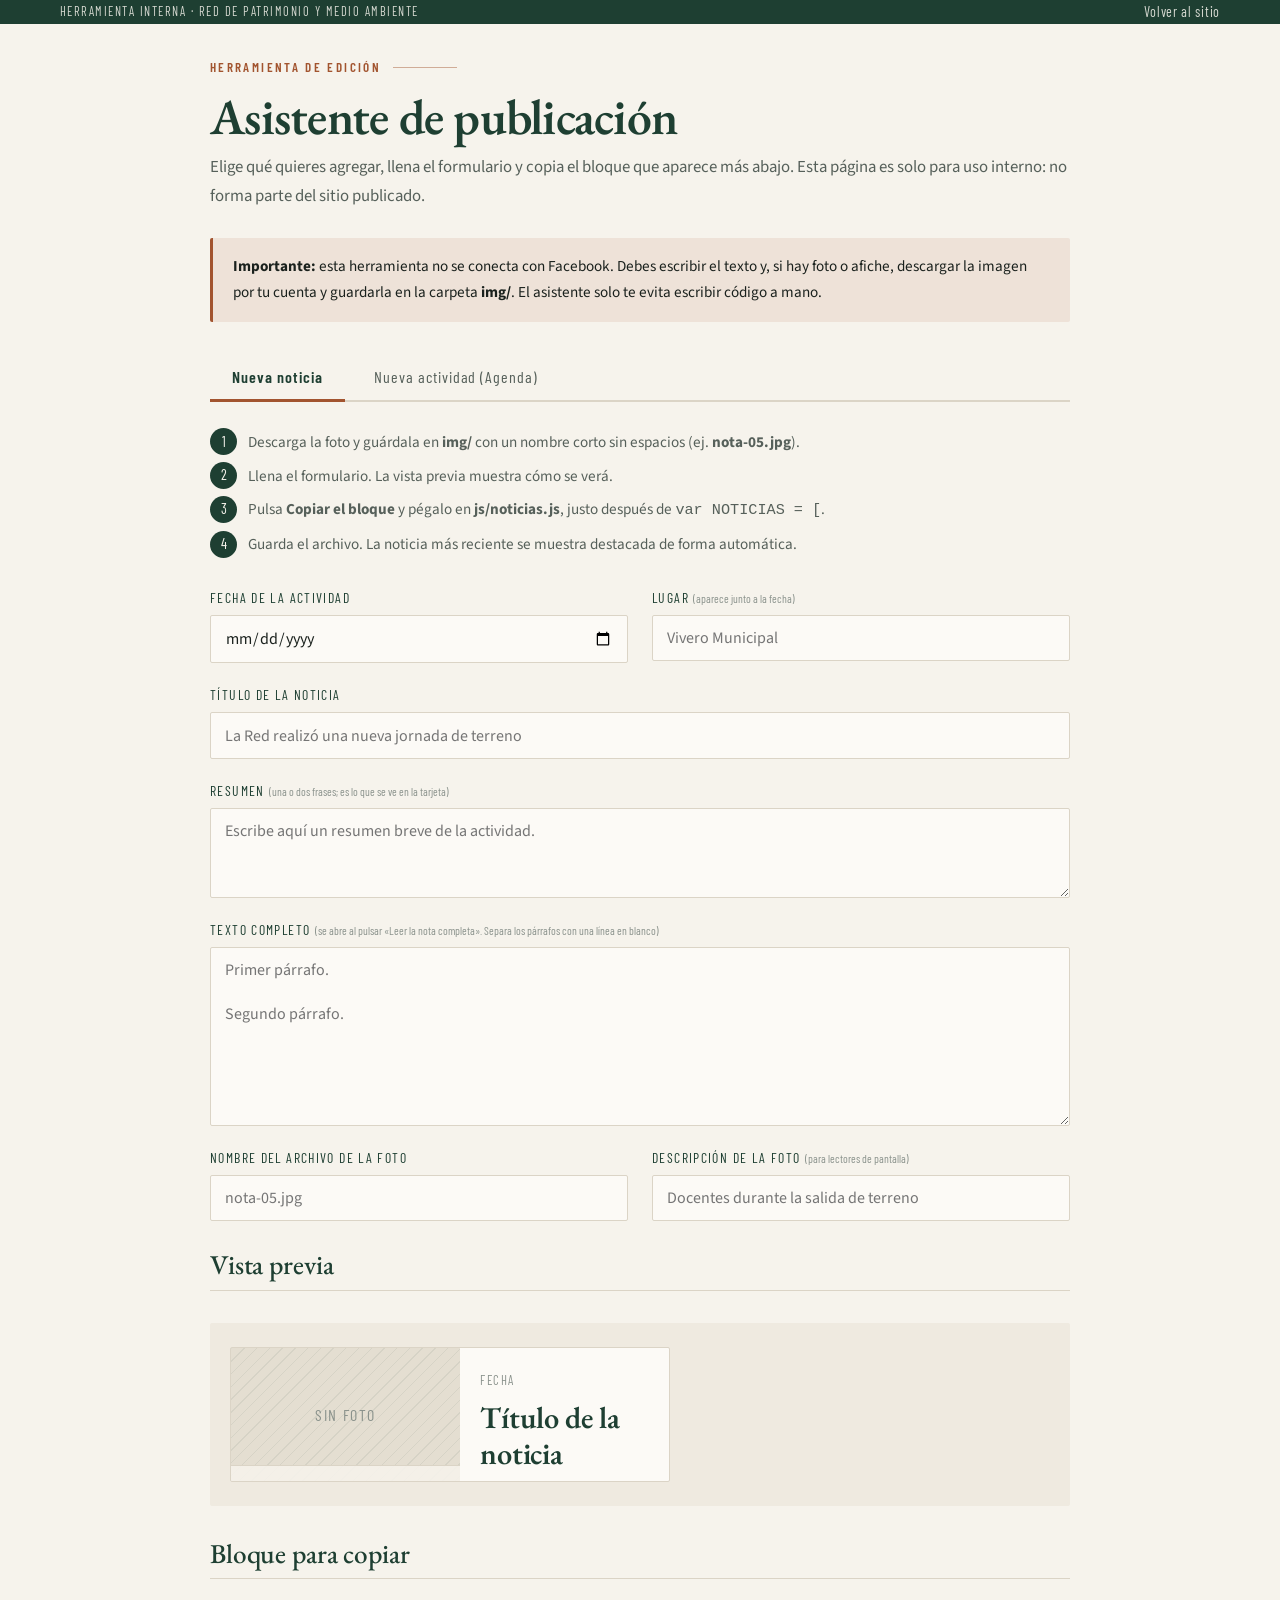
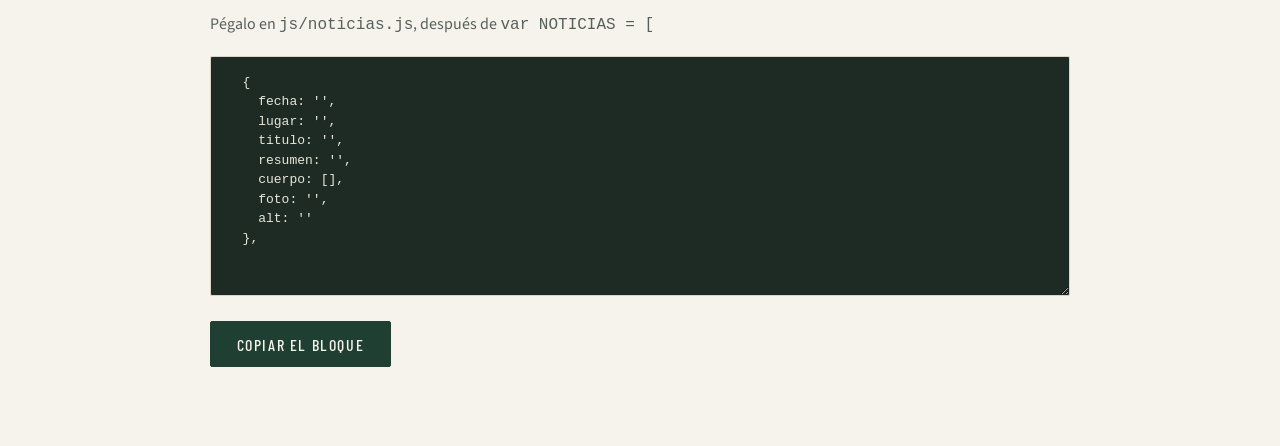
==== commit 5d830608: "Agenda autogestionable y asistente con dos pestañas (noticias y agenda) - La Agenda ahora se arma de" ====
--- a/agregar-noticia.html
+++ b/agregar-noticia.html
@@ -3,7 +3,7 @@
 <head>
 <meta charset="UTF-8">
 <meta name="viewport" content="width=device-width, initial-scale=1.0">
-<title>Agregar una noticia | Red de Patrimonio y Medio Ambiente</title>
+<title>Asistente de publicación | Red de Patrimonio y Medio Ambiente</title>
 <meta name="robots" content="noindex">
 <link rel="preconnect" href="https://fonts.googleapis.com">
 <link rel="preconnect" href="https://fonts.gstatic.com" crossorigin>
@@ -16,13 +16,20 @@
     background: rgba(162, 84, 47, .1);
     border-left: 3px solid var(--terracota);
     border-radius: var(--radio);
-    padding: 1rem 1.25rem;
-    font-size: .95rem;
-    color: var(--tinta);
-    margin-bottom: 2rem;
-  }
-  .pasos { counter-reset: paso; display: grid; gap: .6rem; margin: 0 0 2rem; padding: 0; }
-  .pasos li { counter-increment: paso; position: relative; padding-left: 2.4rem; color: var(--tinta-suave); }
+    padding: 1rem 1.25rem; font-size: .95rem; color: var(--tinta); margin-bottom: 2rem;
+  }
+  /* Pestañas */
+  .tabs { display: flex; gap: .4rem; border-bottom: 2px solid var(--linea); margin-bottom: 1.75rem; }
+  .tab {
+    font-family: var(--fuente-ui); font-size: 1rem; letter-spacing: .06em;
+    padding: .8rem 1.4rem; background: none; border: none; border-bottom: 3px solid transparent;
+    color: var(--tinta-suave); cursor: pointer; margin-bottom: -2px;
+  }
+  .tab:hover { color: var(--verde-profundo); }
+  .tab--activa { color: var(--verde-profundo); border-bottom-color: var(--terracota); font-weight: 600; }
+  .panel[hidden] { display: none; }
+  .pasos { counter-reset: paso; display: grid; gap: .5rem; margin: 0 0 1.75rem; padding: 0; }
+  .pasos li { counter-increment: paso; position: relative; padding-left: 2.4rem; color: var(--tinta-suave); font-size: .95rem; }
   .pasos li::before {
     content: counter(paso); position: absolute; left: 0; top: -.1rem;
     width: 1.7rem; height: 1.7rem; display: flex; align-items: center; justify-content: center;
@@ -35,18 +42,17 @@
     text-transform: uppercase; color: var(--verde-profundo); margin-bottom: .35rem;
   }
   .campo-form small { color: var(--tinta-tenue); font-weight: 400; letter-spacing: 0; text-transform: none; }
-  .campo-form input, .campo-form textarea {
+  .campo-form input, .campo-form textarea, .campo-form select {
     width: 100%; padding: .7rem .85rem; font-family: var(--fuente-cuerpo); font-size: 16px;
     border: 1px solid var(--linea); border-radius: var(--radio); background: var(--papel-blanco);
     color: var(--tinta); box-sizing: border-box;
   }
-  .campo-form input:focus, .campo-form textarea:focus { outline: none; border-color: var(--verde-vivo); }
+  .campo-form input:focus, .campo-form textarea:focus, .campo-form select:focus { outline: none; border-color: var(--verde-vivo); }
   .campo-form textarea { resize: vertical; }
   .dos-columnas { display: grid; gap: 0 1.5rem; }
   @media (min-width: 640px) { .dos-columnas { grid-template-columns: 1fr 1fr; } }
-  .salida { position: relative; }
   .salida textarea {
-    width: 100%; min-height: 260px; font-family: ui-monospace, "Consolas", monospace;
+    width: 100%; min-height: 240px; font-family: ui-monospace, "Consolas", monospace;
     font-size: 13px; line-height: 1.5; padding: 1rem; border: 1px solid var(--linea);
     border-radius: var(--radio); background: #1E2A24; color: #EAE6DA; box-sizing: border-box;
   }
@@ -54,8 +60,8 @@
   .aviso-copia { font-family: var(--fuente-ui); letter-spacing: .06em; color: var(--verde-vivo); font-size: .9rem; }
   .previsualizacion { background: var(--papel-alt); border-radius: var(--radio); padding: 1.5rem 1.25rem; margin-top: 1rem; }
   .previsualizacion .reja-notas { display: block; }
-  .previsualizacion .nota { max-width: 420px; }
-  hr.sep { border: none; border-top: 1px solid var(--linea); margin: 2.5rem 0; }
+  .previsualizacion .nota { max-width: 440px; }
+  .previsualizacion .agenda { margin: 0; }
 </style>
 </head>
 <body>
@@ -70,83 +76,141 @@
 <main class="ayuda">
 
   <p class="etiqueta">Herramienta de edición</p>
-  <h1 class="titulo-seccion">Agregar una noticia</h1>
-  <p class="seccion__bajada" style="margin-bottom:2rem">
-    Llena este formulario con los datos de la publicación y, más abajo, obtendrás el bloque
-    listo para copiar y pegar en el archivo de noticias. Esta página es solo para uso interno:
-    no forma parte del sitio publicado.
+  <h1 class="titulo-seccion">Asistente de publicación</h1>
+  <p class="seccion__bajada" style="margin-bottom:1.75rem">
+    Elige qué quieres agregar, llena el formulario y copia el bloque que aparece más abajo.
+    Esta página es solo para uso interno: no forma parte del sitio publicado.
   </p>
 
   <div class="ayuda__aviso">
     <strong>Importante:</strong> esta herramienta no se conecta con Facebook. Debes escribir el
-    texto de la noticia y descargar la foto por tu cuenta. Es un asistente para que no tengas
-    que escribir código a mano.
+    texto y, si hay foto o afiche, descargar la imagen por tu cuenta y guardarla en la carpeta
+    <strong>img/</strong>. El asistente solo te evita escribir código a mano.
   </div>
 
-  <h2 class="titulo-menor">Cómo se usa</h2>
-  <ol class="pasos">
-    <li>Descarga la foto de la publicación y guárdala en la carpeta <strong>img/</strong> con un nombre corto y sin espacios (por ejemplo <strong>nota-04.jpg</strong>).</li>
-    <li>Llena el formulario de abajo. La vista previa te muestra cómo se verá la tarjeta.</li>
-    <li>Pulsa <strong>Copiar el bloque</strong>.</li>
-    <li>Abre el archivo <strong>js/noticias.js</strong> y pega el bloque justo después de <code>var NOTICIAS = [</code>, arriba de todo.</li>
-    <li>Guarda el archivo. La noticia aparecerá sola en la página, y la más reciente se mostrará destacada.</li>
-  </ol>
-
-  <hr class="sep">
-
-  <form id="formulario">
-    <div class="dos-columnas">
-      <div class="campo-form">
-        <label for="fecha">Fecha de la actividad</label>
-        <input type="date" id="fecha" required>
-      </div>
-      <div class="campo-form">
-        <label for="lugar">Lugar <small>(aparece junto a la fecha)</small></label>
-        <input type="text" id="lugar" placeholder="Vivero Municipal" maxlength="60">
-      </div>
+  <!-- ================= PESTAÑAS ================= -->
+  <div class="tabs" role="tablist">
+    <button class="tab tab--activa" id="tab-noticia" data-panel="panel-noticia" role="tab" aria-selected="true">Nueva noticia</button>
+    <button class="tab" id="tab-agenda" data-panel="panel-agenda" role="tab" aria-selected="false">Nueva actividad (Agenda)</button>
+  </div>
+
+  <!-- ================= PANEL NOTICIA ================= -->
+  <section class="panel" id="panel-noticia" role="tabpanel" aria-labelledby="tab-noticia">
+
+    <ol class="pasos">
+      <li>Descarga la foto y guárdala en <strong>img/</strong> con un nombre corto sin espacios (ej. <strong>nota-05.jpg</strong>).</li>
+      <li>Llena el formulario. La vista previa muestra cómo se verá.</li>
+      <li>Pulsa <strong>Copiar el bloque</strong> y pégalo en <strong>js/noticias.js</strong>, justo después de <code>var NOTICIAS = [</code>.</li>
+      <li>Guarda el archivo. La noticia más reciente se muestra destacada de forma automática.</li>
+    </ol>
+
+    <form id="form-noticia">
+      <div class="dos-columnas">
+        <div class="campo-form">
+          <label for="n_fecha">Fecha de la actividad</label>
+          <input type="date" id="n_fecha">
+        </div>
+        <div class="campo-form">
+          <label for="n_lugar">Lugar <small>(aparece junto a la fecha)</small></label>
+          <input type="text" id="n_lugar" placeholder="Vivero Municipal" maxlength="60">
+        </div>
+      </div>
+      <div class="campo-form">
+        <label for="n_titulo">Título de la noticia</label>
+        <input type="text" id="n_titulo" placeholder="La Red realizó una nueva jornada de terreno">
+      </div>
+      <div class="campo-form">
+        <label for="n_resumen">Resumen <small>(una o dos frases; es lo que se ve en la tarjeta)</small></label>
+        <textarea id="n_resumen" rows="3" placeholder="Escribe aquí un resumen breve de la actividad."></textarea>
+      </div>
+      <div class="campo-form">
+        <label for="n_cuerpo">Texto completo <small>(se abre al pulsar «Leer la nota completa». Separa los párrafos con una línea en blanco)</small></label>
+        <textarea id="n_cuerpo" rows="7" placeholder="Primer párrafo.&#10;&#10;Segundo párrafo."></textarea>
+      </div>
+      <div class="dos-columnas">
+        <div class="campo-form">
+          <label for="n_foto">Nombre del archivo de la foto</label>
+          <input type="text" id="n_foto" placeholder="nota-05.jpg">
+        </div>
+        <div class="campo-form">
+          <label for="n_alt">Descripción de la foto <small>(para lectores de pantalla)</small></label>
+          <input type="text" id="n_alt" placeholder="Docentes durante la salida de terreno" maxlength="140">
+        </div>
+      </div>
+    </form>
+
+    <h2 class="titulo-menor" style="margin-top:.5rem">Vista previa</h2>
+    <div class="previsualizacion"><div class="reja-notas" id="previa-noticia"></div></div>
+
+    <h2 class="titulo-menor" style="margin-top:2rem">Bloque para copiar</h2>
+    <p style="color:var(--tinta-suave); margin-bottom:1rem">Pégalo en <code>js/noticias.js</code>, después de <code>var NOTICIAS = [</code></p>
+    <div class="salida"><textarea id="codigo-noticia" readonly spellcheck="false"></textarea></div>
+    <div class="barra-acciones">
+      <button type="button" class="boton boton--solido" id="copiar-noticia" style="width:auto">Copiar el bloque</button>
+      <span class="aviso-copia" id="aviso-noticia" role="status" aria-live="polite"></span>
     </div>
-
-    <div class="campo-form">
-      <label for="titulo">Título de la noticia</label>
-      <input type="text" id="titulo" placeholder="La Red realizó una nueva jornada de terreno" required>
+  </section>
+
+  <!-- ================= PANEL AGENDA ================= -->
+  <section class="panel" id="panel-agenda" role="tabpanel" aria-labelledby="tab-agenda" hidden>
+
+    <ol class="pasos">
+      <li>Si la actividad tiene afiche o invitación, guarda la imagen en <strong>img/</strong> (ej. <strong>afiche-01.jpg</strong>). Si no tiene, deja ese campo vacío.</li>
+      <li>Llena el formulario. La vista previa muestra cómo se verá.</li>
+      <li>Pulsa <strong>Copiar el bloque</strong> y pégalo en <strong>js/agenda.js</strong>, justo después de <code>var ACTIVIDADES = [</code>.</li>
+      <li>Guarda el archivo. La agenda se ordena sola por fecha y oculta las actividades ya pasadas.</li>
+    </ol>
+
+    <form id="form-agenda">
+      <div class="dos-columnas">
+        <div class="campo-form">
+          <label for="a_fecha">Fecha de la actividad <small>(si solo sabes el mes, usa el día 1)</small></label>
+          <input type="date" id="a_fecha">
+        </div>
+        <div class="campo-form">
+          <label for="a_etiqueta">Texto del recuadro de fecha <small>(opcional; ej. «Sep–Oct». Vacío = el mes)</small></label>
+          <input type="text" id="a_etiqueta" placeholder="Agosto" maxlength="20">
+        </div>
+      </div>
+      <div class="campo-form">
+        <label for="a_eje">Eje de la actividad</label>
+        <select id="a_eje">
+          <option value="ambos">Ambos ejes</option>
+          <option value="patrimonio">Patrimonio</option>
+          <option value="ambiente">Medio ambiente</option>
+        </select>
+      </div>
+      <div class="campo-form">
+        <label for="a_titulo">Título de la actividad</label>
+        <input type="text" id="a_titulo" placeholder="Jornada de educación ambiental">
+      </div>
+      <div class="campo-form">
+        <label for="a_detalle">Descripción</label>
+        <textarea id="a_detalle" rows="4" placeholder="Describe brevemente en qué consiste la actividad."></textarea>
+      </div>
+      <div class="dos-columnas">
+        <div class="campo-form">
+          <label for="a_imagen">Afiche o invitación <small>(opcional; nombre del archivo en img/)</small></label>
+          <input type="text" id="a_imagen" placeholder="afiche-01.jpg">
+        </div>
+        <div class="campo-form">
+          <label for="a_alt">Descripción del afiche <small>(para lectores de pantalla)</small></label>
+          <input type="text" id="a_alt" placeholder="Afiche de la jornada en el Vivero Municipal" maxlength="140">
+        </div>
+      </div>
+    </form>
+
+    <h2 class="titulo-menor" style="margin-top:.5rem">Vista previa</h2>
+    <div class="previsualizacion"><ol class="agenda" id="previa-agenda"></ol></div>
+
+    <h2 class="titulo-menor" style="margin-top:2rem">Bloque para copiar</h2>
+    <p style="color:var(--tinta-suave); margin-bottom:1rem">Pégalo en <code>js/agenda.js</code>, después de <code>var ACTIVIDADES = [</code></p>
+    <div class="salida"><textarea id="codigo-agenda" readonly spellcheck="false"></textarea></div>
+    <div class="barra-acciones">
+      <button type="button" class="boton boton--solido" id="copiar-agenda" style="width:auto">Copiar el bloque</button>
+      <span class="aviso-copia" id="aviso-agenda" role="status" aria-live="polite"></span>
     </div>
-
-    <div class="campo-form">
-      <label for="resumen">Resumen <small>(una o dos frases; es lo que se ve en la tarjeta)</small></label>
-      <textarea id="resumen" rows="3" placeholder="Escribe aquí un resumen breve de la actividad."></textarea>
-    </div>
-
-    <div class="campo-form">
-      <label for="cuerpo">Texto completo <small>(se abre al pulsar &laquo;Leer la nota completa&raquo;. Separa los párrafos con una línea en blanco)</small></label>
-      <textarea id="cuerpo" rows="8" placeholder="Primer párrafo de la noticia.&#10;&#10;Segundo párrafo.&#10;&#10;Tercer párrafo."></textarea>
-    </div>
-
-    <div class="dos-columnas">
-      <div class="campo-form">
-        <label for="foto">Nombre del archivo de la foto</label>
-        <input type="text" id="foto" placeholder="nota-04.jpg">
-      </div>
-      <div class="campo-form">
-        <label for="alt">Descripción de la foto <small>(para lectores de pantalla)</small></label>
-        <input type="text" id="alt" placeholder="Docentes durante la salida de terreno" maxlength="140">
-      </div>
-    </div>
-  </form>
-
-  <h2 class="titulo-menor" style="margin-top:1.5rem">Vista previa</h2>
-  <div class="previsualizacion">
-    <div class="reja-notas" id="previa"></div>
-  </div>
-
-  <h2 class="titulo-menor" style="margin-top:2.5rem">Bloque para copiar</h2>
-  <p style="color:var(--tinta-suave); margin-bottom:1rem">Pega esto en <code>js/noticias.js</code>, justo después de <code>var NOTICIAS = [</code>.</p>
-  <div class="salida">
-    <textarea id="codigo" readonly spellcheck="false"></textarea>
-  </div>
-  <div class="barra-acciones">
-    <button type="button" class="boton boton--solido" id="copiar" style="width:auto">Copiar el bloque</button>
-    <span class="aviso-copia" id="avisoCopia" role="status" aria-live="polite"></span>
-  </div>
+  </section>
 
 </main>
 
@@ -154,92 +218,107 @@
 (function () {
   'use strict';
 
-  var campos = ['fecha', 'lugar', 'titulo', 'resumen', 'cuerpo', 'foto', 'alt'];
-  var el = {};
-  campos.forEach(function (c) { el[c] = document.getElementById(c); });
-
-  var previa = document.getElementById('previa');
-  var codigo = document.getElementById('codigo');
   var MESES = ['enero','febrero','marzo','abril','mayo','junio','julio','agosto','septiembre','octubre','noviembre','diciembre'];
 
-  function escaparHtml(t) {
-    return t.replace(/&/g, '&amp;').replace(/</g, '&lt;').replace(/>/g, '&gt;');
-  }
-  function escaparJs(t) {
-    return t.replace(/\\/g, '\\\\').replace(/'/g, "\\'").replace(/\r?\n/g, ' ').trim();
-  }
-  function parrafos(texto) {
-    return texto.split(/\n\s*\n/).map(function (p) { return p.trim(); }).filter(Boolean);
-  }
-  function fechaCorta(iso) {
-    var p = iso.split('-'); if (p.length !== 3) return iso;
-    return p[2] + '.' + p[1] + '.' + p[0];
-  }
-
-  function actualizar() {
-    var d = {
-      fecha: el.fecha.value.trim(),
-      lugar: el.lugar.value.trim(),
-      titulo: el.titulo.value.trim(),
-      resumen: el.resumen.value.trim(),
-      cuerpo: parrafos(el.cuerpo.value),
-      foto: el.foto.value.trim(),
-      alt: el.alt.value.trim()
-    };
-
-    // --- Vista previa ---
-    var html = '<article class="nota nota--destacada">';
-    html += '<div class="marco marco--bajo">';
-    if (d.foto) {
-      html += '<img src="img/' + escaparHtml(d.foto) + '" alt="' + escaparHtml(d.alt) + '">';
-    } else {
-      html += '<span style="position:absolute;inset:0;display:flex;align-items:center;justify-content:center;color:var(--tinta-tenue);font-family:var(--fuente-ui);letter-spacing:.1em">SIN FOTO</span>';
-    }
-    html += '</div>';
-    html += '<p class="nota__meta"><time>' + (d.fecha ? fechaCorta(d.fecha) : 'FECHA') + '</time>';
-    if (d.lugar) html += '<span class="nota__categoria">' + escaparHtml(d.lugar) + '</span>';
-    html += '</p>';
-    html += '<h3 class="nota__titulo">' + (escaparHtml(d.titulo) || 'Título de la noticia') + '</h3>';
-    if (d.resumen) html += '<p class="nota__extracto">' + escaparHtml(d.resumen) + '</p>';
-    if (d.cuerpo.length) html += '<button class="nota__enlace" type="button">Leer la nota completa</button>';
-    html += '</article>';
-    previa.innerHTML = html;
-
-    // --- Bloque de código ---
-    var cuerpoJs = d.cuerpo.length
-      ? '[\n      ' + d.cuerpo.map(function (p) { return "'" + escaparJs(p) + "'"; }).join(',\n      ') + '\n    ]'
-      : '[]';
-
-    var bloque =
+  function g(id) { return document.getElementById(id); }
+  function escHtml(t) { return t.replace(/&/g,'&amp;').replace(/</g,'&lt;').replace(/>/g,'&gt;'); }
+  function escJs(t) { return t.replace(/\\/g,'\\\\').replace(/'/g,"\\'").replace(/\r?\n/g,' ').trim(); }
+  function parrafos(t) { return t.split(/\n\s*\n/).map(function(p){return p.trim();}).filter(Boolean); }
+  function fechaCorta(iso) { var p = iso.split('-'); return p.length===3 ? p[2]+'.'+p[1]+'.'+p[0] : iso; }
+  function mesDe(iso) { var m = parseInt((iso.split('-')[1]||'0'),10); return (m>=1&&m<=12) ? MESES[m-1].charAt(0).toUpperCase()+MESES[m-1].slice(1) : ''; }
+  function anioDe(iso) { return iso.split('-')[0] || ''; }
+
+  function copiador(btnId, codigoId, avisoId, archivo) {
+    g(btnId).addEventListener('click', function () {
+      var ta = g(codigoId); ta.select();
+      var msg = 'Copiado. Ahora pégalo en ' + archivo;
+      if (navigator.clipboard) {
+        navigator.clipboard.writeText(ta.value).then(function(){ g(avisoId).textContent = msg; },
+          function(){ g(avisoId).textContent = 'Selecciónalo y cópialo con Ctrl+C'; });
+      } else {
+        var ok=false; try{ ok=document.execCommand('copy'); }catch(e){}
+        g(avisoId).textContent = ok ? msg : 'Selecciónalo y cópialo con Ctrl+C';
+      }
+    });
+  }
+
+  /* ---------- NOTICIA ---------- */
+  var camposN = ['n_fecha','n_lugar','n_titulo','n_resumen','n_cuerpo','n_foto','n_alt'];
+  function actualizarNoticia() {
+    var d = { fecha:g('n_fecha').value.trim(), lugar:g('n_lugar').value.trim(), titulo:g('n_titulo').value.trim(),
+              resumen:g('n_resumen').value.trim(), cuerpo:parrafos(g('n_cuerpo').value), foto:g('n_foto').value.trim(), alt:g('n_alt').value.trim() };
+    var h = '<article class="nota nota--destacada"><div class="marco marco--bajo">';
+    h += d.foto ? '<img src="img/'+escHtml(d.foto)+'" alt="'+escHtml(d.alt)+'">'
+               : '<span style="position:absolute;inset:0;display:flex;align-items:center;justify-content:center;color:var(--tinta-tenue);font-family:var(--fuente-ui);letter-spacing:.1em">SIN FOTO</span>';
+    h += '</div><p class="nota__meta"><time>'+(d.fecha?fechaCorta(d.fecha):'FECHA')+'</time>';
+    if (d.lugar) h += '<span class="nota__categoria">'+escHtml(d.lugar)+'</span>';
+    h += '</p><h3 class="nota__titulo">'+(escHtml(d.titulo)||'Título de la noticia')+'</h3>';
+    if (d.resumen) h += '<p class="nota__extracto">'+escHtml(d.resumen)+'</p>';
+    if (d.cuerpo.length) h += '<button class="nota__enlace" type="button">Leer la nota completa</button>';
+    h += '</article>';
+    g('previa-noticia').innerHTML = h;
+
+    var cuerpoJs = d.cuerpo.length ? '[\n      '+d.cuerpo.map(function(p){return "'"+escJs(p)+"'";}).join(',\n      ')+'\n    ]' : '[]';
+    g('codigo-noticia').value =
       '  {\n' +
-      "    fecha: '" + escaparJs(d.fecha) + "',\n" +
-      "    lugar: '" + escaparJs(d.lugar) + "',\n" +
-      "    titulo: '" + escaparJs(d.titulo) + "',\n" +
-      "    resumen: '" + escaparJs(d.resumen) + "',\n" +
-      "    cuerpo: " + cuerpoJs + ",\n" +
-      "    foto: '" + escaparJs(d.foto) + "',\n" +
-      "    alt: '" + escaparJs(d.alt) + "'\n" +
+      "    fecha: '"+escJs(d.fecha)+"',\n" +
+      "    lugar: '"+escJs(d.lugar)+"',\n" +
+      "    titulo: '"+escJs(d.titulo)+"',\n" +
+      "    resumen: '"+escJs(d.resumen)+"',\n" +
+      "    cuerpo: "+cuerpoJs+",\n" +
+      "    foto: '"+escJs(d.foto)+"',\n" +
+      "    alt: '"+escJs(d.alt)+"'\n" +
       '  },';
-
-    codigo.value = bloque;
-  }
-
-  campos.forEach(function (c) { el[c].addEventListener('input', actualizar); });
-
-  document.getElementById('copiar').addEventListener('click', function () {
-    codigo.select();
-    var ok = false;
-    try { ok = document.execCommand('copy'); } catch (e) { ok = false; }
-    if (navigator.clipboard) {
-      navigator.clipboard.writeText(codigo.value).then(function () {
-        document.getElementById('avisoCopia').textContent = 'Copiado. Ahora pégalo en js/noticias.js';
+  }
+  camposN.forEach(function(c){ g(c).addEventListener('input', actualizarNoticia); });
+  copiador('copiar-noticia','codigo-noticia','aviso-noticia','js/noticias.js');
+
+  /* ---------- AGENDA ---------- */
+  var EJES = { patrimonio:{clase:'marca-eje--patrimonio',texto:'Patrimonio'}, ambiente:{clase:'marca-eje--ambiente',texto:'Medio ambiente'}, ambos:{clase:'marca-eje--ambos',texto:'Ambos ejes'} };
+  var camposA = ['a_fecha','a_etiqueta','a_eje','a_titulo','a_detalle','a_imagen','a_alt'];
+  function actualizarAgenda() {
+    var d = { fecha:g('a_fecha').value.trim(), etiqueta:g('a_etiqueta').value.trim(), eje:g('a_eje').value,
+              titulo:g('a_titulo').value.trim(), detalle:g('a_detalle').value.trim(), imagen:g('a_imagen').value.trim(), alt:g('a_alt').value.trim() };
+    var eje = EJES[d.eje] || EJES.ambos;
+    var mes = d.etiqueta ? d.etiqueta : (d.fecha ? mesDe(d.fecha) : 'MES');
+    var anio = d.fecha ? anioDe(d.fecha) : '';
+    var afiche = d.imagen ? '<a class="agenda__afiche" href="img/'+escHtml(d.imagen)+'" target="_blank" rel="noopener"><img src="img/'+escHtml(d.imagen)+'" alt="'+escHtml(d.alt)+'"></a>' : '';
+    g('previa-agenda').innerHTML =
+      '<li class="agenda__item"><div class="agenda__fecha"><span class="agenda__mes">'+escHtml(mes)+'</span>'+
+      (anio?'<span class="agenda__anio">'+escHtml(anio)+'</span>':'')+'</div>'+
+      '<div class="agenda__cuerpo">'+afiche+'<span class="marca-eje '+eje.clase+'">'+eje.texto+'</span>'+
+      '<h3 class="agenda__titulo">'+(escHtml(d.titulo)||'Título de la actividad')+'</h3>'+
+      '<p class="agenda__detalle">'+escHtml(d.detalle)+'</p></div></li>';
+
+    g('codigo-agenda').value =
+      '  {\n' +
+      "    fecha: '"+escJs(d.fecha)+"',\n" +
+      "    etiquetaFecha: '"+escJs(d.etiqueta)+"',\n" +
+      "    eje: '"+d.eje+"',\n" +
+      "    titulo: '"+escJs(d.titulo)+"',\n" +
+      "    detalle: '"+escJs(d.detalle)+"',\n" +
+      "    imagen: '"+escJs(d.imagen)+"',\n" +
+      "    alt: '"+escJs(d.alt)+"'\n" +
+      '  },';
+  }
+  camposA.forEach(function(c){ g(c).addEventListener('input', actualizarAgenda); });
+  copiador('copiar-agenda','codigo-agenda','aviso-agenda','js/agenda.js');
+
+  /* ---------- PESTAÑAS ---------- */
+  var tabs = [g('tab-noticia'), g('tab-agenda')];
+  tabs.forEach(function (t) {
+    t.addEventListener('click', function () {
+      tabs.forEach(function (o) {
+        var activa = o === t;
+        o.classList.toggle('tab--activa', activa);
+        o.setAttribute('aria-selected', String(activa));
+        g(o.getAttribute('data-panel')).hidden = !activa;
       });
-    } else {
-      document.getElementById('avisoCopia').textContent = ok ? 'Copiado. Ahora pégalo en js/noticias.js' : 'Selecciona el texto y cópialo con Ctrl+C';
-    }
+    });
   });
 
-  actualizar();
+  actualizarNoticia();
+  actualizarAgenda();
 })();
 </script>
 </body>
--- a/css/estilos.css
+++ b/css/estilos.css
@@ -1084,13 +1084,37 @@
   letter-spacing: .12em;
   color: var(--ocre);
 }
-.agenda__cuerpo { align-self: center; }
+.agenda__cuerpo { align-self: center; display: flow-root; }
 .agenda__titulo {
   font-size: 1.25rem;
   color: var(--verde-profundo);
   margin: .5rem 0 .35rem;
 }
 .agenda__detalle { color: var(--tinta-suave); font-size: .95rem; margin: 0; }
+
+/* Afiche o invitación (opcional) */
+.agenda__afiche {
+  display: block;
+  margin: 0 0 .8rem 0;
+  max-width: 220px;
+  border: 1px solid var(--linea);
+  border-radius: var(--radio);
+  overflow: hidden;
+  transition: box-shadow var(--transicion);
+}
+.agenda__afiche:hover { box-shadow: 0 6px 20px rgba(26, 33, 29, .16); }
+.agenda__afiche img { display: block; width: 100%; height: auto; }
+
+/* Agenda sin actividades futuras */
+.agenda__vacia {
+  padding: 1.5rem;
+  background: var(--papel-blanco);
+  border: 1px solid var(--linea);
+  border-left: 3px solid var(--verde-vivo);
+  border-radius: var(--radio);
+  color: var(--tinta-suave);
+  font-style: italic;
+}
 
 
 /* ==========================================================================
@@ -1399,6 +1423,7 @@
 
   /* Agenda: badge de fecha a la izquierda */
   .agenda__item { grid-template-columns: auto 1fr; gap: 1.5rem; align-items: center; }
+  .agenda__afiche { float: right; max-width: 150px; margin: 0 0 .6rem 1.25rem; }
 
   .reja-registro { grid-template-columns: repeat(3, 1fr); }
 
